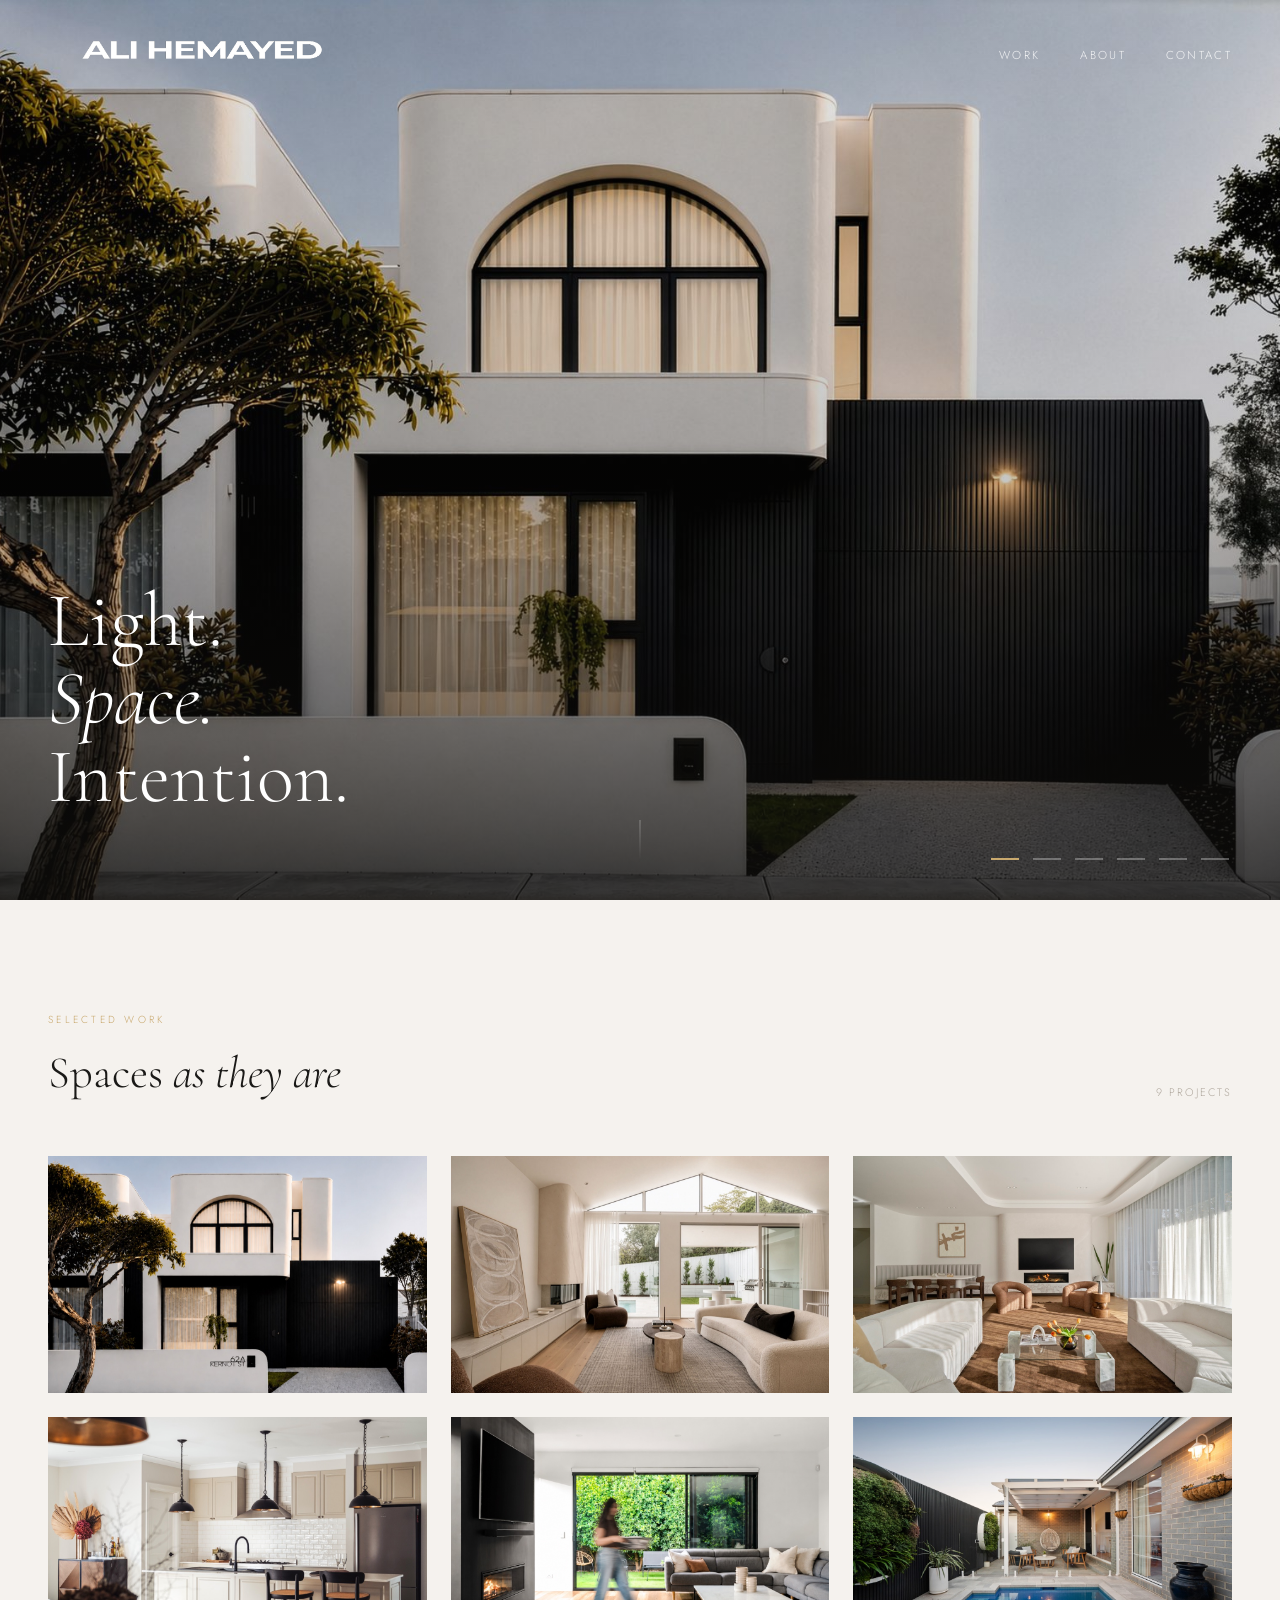
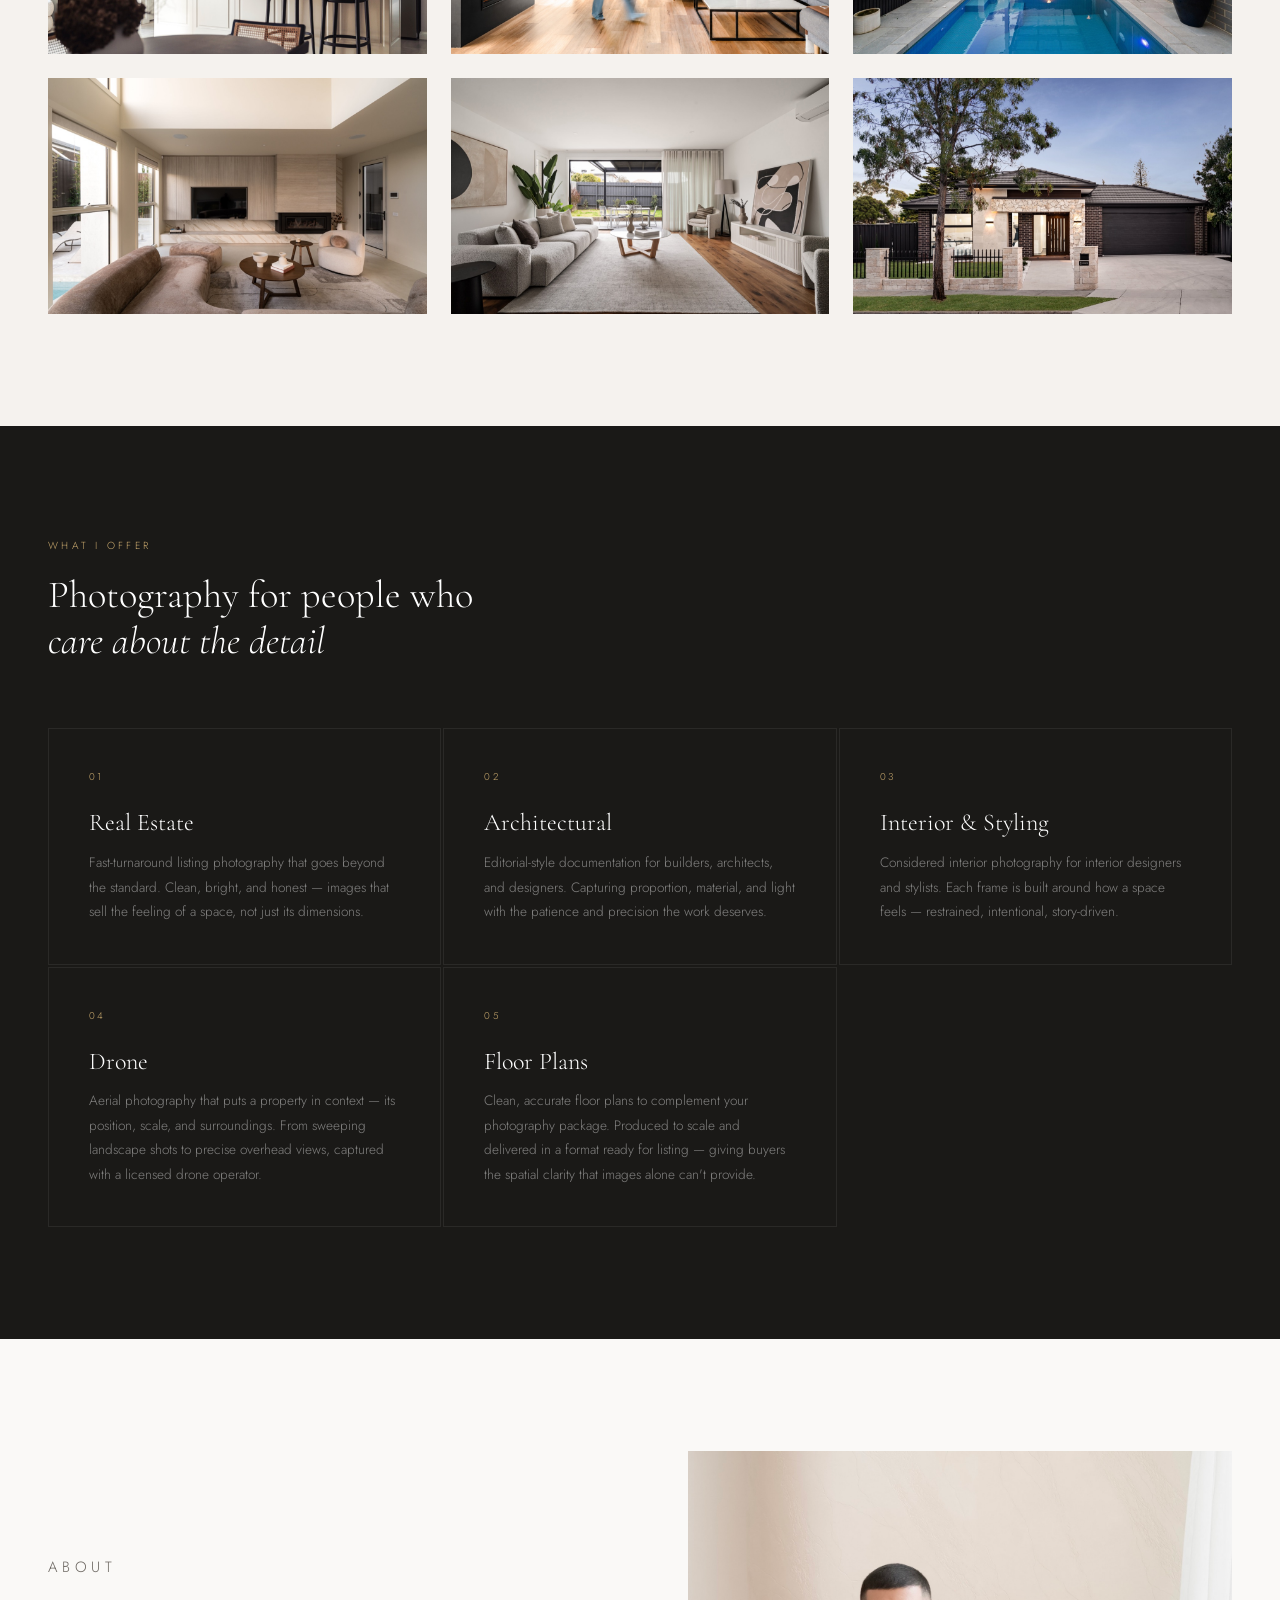
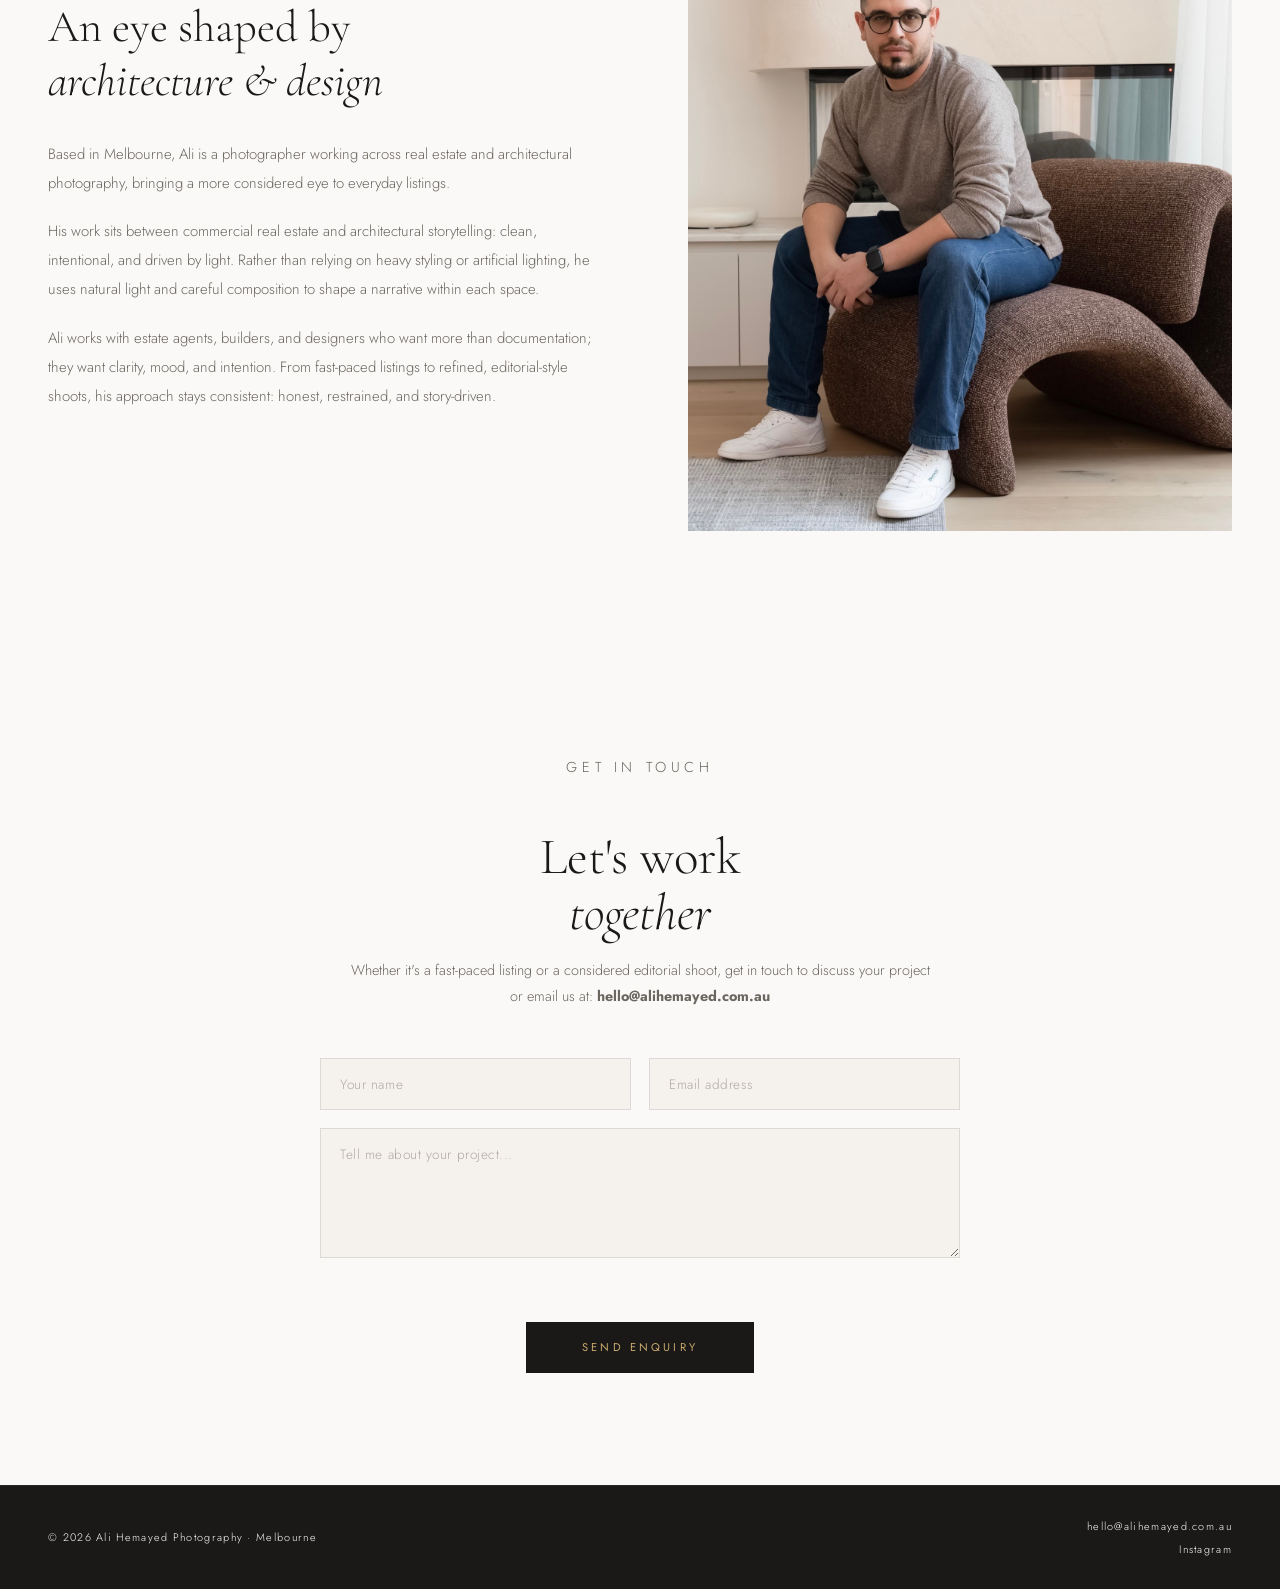
==== index.html @ 1f2eea0d "Use vent-free Callistemon grid cover" ====
<!DOCTYPE html>
<html lang="en">
<head>
<meta charset="UTF-8">
<meta name="viewport" content="width=device-width, initial-scale=1.0">
<title>Ali Hemayed Photography</title>
<link rel="preconnect" href="https://fonts.googleapis.com">
<link href="https://fonts.googleapis.com/css2?family=Cormorant+Garamond:ital,wght@0,300;0,400;1,300;1,400&family=Jost:wght@300;400;500&family=Bebas+Neue&display=swap" rel="stylesheet">
<style>
*,*::before,*::after{box-sizing:border-box;margin:0;padding:0}
:root{
  --cream:#f5f2ee;
  --warm:#faf9f7;
  --charcoal:#1a1917;
  --mid:#6b6660;
  --light:#b0a89e;
  --gold:#c9a96e;
}
html{scroll-behavior:smooth}
body{font-family:'Jost',sans-serif;font-weight:300;background:var(--warm);color:var(--charcoal);overflow-x:hidden}

/* NAV */
nav{position:fixed;top:0;left:0;right:0;z-index:100;display:flex;justify-content:space-between;align-items:center;padding:1.4rem 3rem;transition:background .4s,border .4s}
nav.scrolled{background:rgba(0,0,0,0.45);backdrop-filter:blur(8px);border-bottom:none}
.nav-logo img{height:56px;filter:invert(0);opacity:1;transition:filter .4s}  

.nav-links{display:flex;gap:2.5rem;list-style:none}
.nav-links a{font-size:.72rem;letter-spacing:.2em;text-transform:uppercase;text-decoration:none;color:rgba(255,255,255,.85);transition:color .3s}
nav.scrolled .nav-links a{color:rgba(255,255,255,0.85)}
.nav-links a:hover{color:var(--gold)}

/* HERO */
.hero{height:100vh;position:relative;overflow:hidden}
.hero-slides{position:absolute;inset:0}
.hslide{position:absolute;inset:0;opacity:0;transition:opacity 1.2s ease}
.hslide.active{opacity:1}
.hslide img{width:100%;height:100%;object-fit:cover;object-position:center}
.hero-overlay{position:absolute;inset:0;background:linear-gradient(to top,rgba(15,14,12,.75) 0%,rgba(15,14,12,.25) 40%,rgba(15,14,12,.1) 100%);z-index:1}
.hero-content{position:absolute;bottom:4rem;left:3rem;z-index:2;animation:slideUp 1.2s .4s ease both}
@keyframes slideUp{from{opacity:0;transform:translateY(28px)}to{opacity:1;transform:translateY(0)}}
.hero-eyebrow{font-size:.68rem;letter-spacing:.3em;text-transform:uppercase;color:var(--gold);margin-bottom:.8rem}
.hero-title{font-family:'Cormorant Garamond',serif;font-size:clamp(3rem,6vw,5.5rem);font-weight:300;line-height:1.02;color:#fff;margin-bottom:1.2rem}
.hero-title em{font-style:italic}
.hero-nav{position:absolute;bottom:2rem;right:3rem;z-index:2;display:flex;gap:.5rem}
.hero-dot{width:34px;height:18px;background:none;border:0;cursor:pointer;position:relative;padding:0}
.hero-dot::before{content:'';position:absolute;left:3px;right:3px;top:50%;height:2px;background:rgba(255,255,255,.3);transform:translateY(-50%);transition:background .3s}
.hero-dot.active::before{background:var(--gold)}
.scroll-hint{position:absolute;bottom:2.5rem;left:50%;transform:translateX(-50%);z-index:2;display:flex;flex-direction:column;align-items:center;gap:.4rem}
.scroll-line{width:1px;height:40px;background:linear-gradient(to bottom,rgba(255,255,255,.35),transparent);animation:sp 2s infinite}
@keyframes sp{0%,100%{opacity:.35}50%{opacity:.9}}

/* SECTIONS */
section{padding:7rem 3rem}
.section-label{font-size:.64rem;letter-spacing:.32em;text-transform:uppercase;color:var(--gold);margin-bottom:1.2rem}

/* ABOUT */
.about-wrap{display:grid;grid-template-columns:1fr 1fr;gap:6rem;align-items:center;max-width:1200px;margin:0 auto}
.about-text h2{font-family:'Cormorant Garamond',serif;font-size:clamp(2rem,3.5vw,3rem);font-weight:300;line-height:1.2;margin-bottom:2rem}
.about-text h2 em{font-style:italic}
.about-text p{font-size:.93rem;line-height:1.95;color:var(--mid);margin-bottom:1.2rem}
.about-picture{display:block}
.about-portrait{width:100%;aspect-ratio:4/5;object-fit:cover;object-position:top;display:block}

/* PORTFOLIO */
.portfolio-section{background:var(--cream);padding:7rem 3rem}
.portfolio-header{max-width:1320px;margin:0 auto 3.5rem;display:flex;justify-content:space-between;align-items:flex-end;flex-wrap:wrap;gap:1rem}
.portfolio-header h2{font-family:'Cormorant Garamond',serif;font-size:clamp(2rem,3.5vw,3rem);font-weight:300}
.portfolio-header h2 em{font-style:italic}
.proj-count{font-size:.68rem;letter-spacing:.18em;color:var(--light);text-transform:uppercase}

/* PROJECT GRID */
.proj-grid{max-width:1320px;margin:0 auto;display:grid;grid-template-columns:repeat(3,1fr);gap:1.5rem}


.project-card{position:relative;overflow:hidden;background:none;cursor:pointer}
.proj-overlay{position:absolute;inset:0;display:flex;align-items:center;justify-content:center;z-index:5;background:rgba(0,0,0,0);transition:background .4s ease}
.proj-overlay-title{font-family:'Jost',sans-serif;font-size:clamp(1.2rem,2vw,1.7rem);font-weight:500;letter-spacing:.12em;text-transform:uppercase;color:rgba(255,255,255,0);transition:color .4s ease}
.project-card:hover .proj-overlay{background:rgba(0,0,0,0.45)}
.project-card:hover .proj-overlay-title{color:#fff}

.project-card:hover .ptitle{color:var(--gold)}

.pslider{position:relative;width:100%;aspect-ratio:16/10;overflow:hidden}
.ps{position:absolute;inset:0;opacity:0;transition:opacity .7s ease}
.ps.active{opacity:1}
.ps img{width:100%;height:100%;object-fit:cover;display:block;transition:transform .6s ease}
.project-card:hover .ps.active img{transform:scale(1.03)}

.pnav{position:absolute;top:50%;transform:translateY(-50%);z-index:10;background:rgba(0,0,0,.45);color:#fff;border:none;width:36px;height:36px;cursor:pointer;font-size:1rem;display:flex;align-items:center;justify-content:center;opacity:0;transition:opacity .3s}
.project-card:hover .pnav{opacity:1}
.pprev{left:.6rem}
.pnext{right:.6rem}

.pdots{position:absolute;bottom:.6rem;left:50%;transform:translateX(-50%);display:flex;gap:.35rem;z-index:10}
.dot{width:5px;height:5px;border-radius:50%;background:rgba(255,255,255,.4);cursor:pointer;transition:background .3s}
.dot.active{background:#fff}

.pinfo{padding:.6rem 0 0}
.ploc{font-size:.62rem;letter-spacing:.22em;text-transform:uppercase;color:var(--light)}
.ptitle{font-family:'Cormorant Garamond',serif;font-size:1.4rem;font-weight:300;color:var(--charcoal);margin-top:.3rem;transition:color .3s}

/* SERVICES */
.services-section{background:var(--charcoal);padding:7rem 3rem}
.services-inner{max-width:1200px;margin:0 auto}
.services-inner h2{font-family:'Cormorant Garamond',serif;font-size:clamp(2rem,3vw,2.8rem);font-weight:300;color:#fff;margin-bottom:4rem}
.services-inner h2 em{font-style:italic}
.services-grid{display:grid;grid-template-columns:repeat(3,1fr);gap:2px} @media(min-width:901px){.services-grid{grid-template-columns:repeat(3,1fr)}} .service-card:nth-child(4){grid-column:1/span 1} .service-card:nth-child(5){grid-column:2/span 1}
.service-card{padding:2.5rem;border:1px solid rgba(255,255,255,.07);transition:border-color .3s,background .3s}
.service-card:hover{background:rgba(255,255,255,.04);border-color:rgba(201,169,110,.25)}
.service-num{font-size:.62rem;letter-spacing:.24em;color:var(--gold);margin-bottom:1.5rem}
.service-title{font-family:'Cormorant Garamond',serif;font-size:1.5rem;font-weight:300;color:#fff;margin-bottom:.8rem}
.service-desc{font-size:.85rem;line-height:1.8;color:rgba(255,255,255,.45)}

/* CONTACT */
.contact-section{padding:7rem 3rem}
.contact-inner{max-width:640px;margin:0 auto;text-align:center}
.contact-inner h2{font-family:'Cormorant Garamond',serif;font-size:clamp(2.2rem,4vw,3.8rem);font-weight:300;line-height:1.1;margin-bottom:1rem}
.contact-inner h2 em{font-style:italic}
.contact-inner>p{color:var(--mid);font-size:.9rem;line-height:1.8;margin-bottom:3rem}
.contact-form{display:flex;flex-direction:column;gap:1.1rem;text-align:left}
.form-row{display:grid;grid-template-columns:1fr 1fr;gap:1.1rem}
.contact-form input,.contact-form textarea{
  width:100%;background:var(--cream);border:1px solid rgba(0,0,0,.1);
  color:var(--charcoal);padding:.95rem 1.2rem;
  font-family:'Jost',sans-serif;font-size:.85rem;font-weight:300;letter-spacing:.04em;
  outline:none;transition:border-color .3s
}
.contact-form input::placeholder,.contact-form textarea::placeholder{color:var(--light)}
.contact-form input:focus,.contact-form textarea:focus{border-color:var(--gold)}
.contact-form textarea{resize:vertical;min-height:130px}
.form-status{min-height:1.4rem;text-align:center;font-size:.78rem;line-height:1.6;color:var(--mid)}
.btn-submit{margin-top:.4rem;background:var(--charcoal);border:none;color:var(--gold);padding:1.1rem 3.5rem;font-family:'Jost',sans-serif;font-size:.7rem;font-weight:400;letter-spacing:.28em;text-transform:uppercase;cursor:pointer;align-self:center;transition:background .3s,color .3s}
.btn-submit:hover,.btn-submit:disabled{background:var(--gold);color:var(--charcoal)}
.btn-submit:disabled{cursor:not-allowed;opacity:.65}

/* FOOTER */
footer{background:var(--charcoal);border-top:1px solid rgba(255,255,255,.06);padding:2rem 3rem;display:flex;justify-content:space-between;align-items:center}
footer p{font-size:.68rem;letter-spacing:.12em;color:#fff}
.footer-links{display:flex;flex-direction:column;gap:.45rem;align-items:flex-end}
footer a{font-size:.68rem;letter-spacing:.12em;color:#fff;text-decoration:none;transition:color .3s}
footer a:hover{color:var(--gold)}

/* LIGHTBOX */
.lightbox{display:none;position:fixed;inset:0;z-index:999;background:rgba(8,7,6,.97);justify-content:center;align-items:center;cursor:zoom-out}
.lightbox.open{display:flex}
.lightbox img{max-width:92vw;max-height:92vh;object-fit:contain;animation:lbIn .25s ease}
@keyframes lbIn{from{opacity:0;transform:scale(.96)}to{opacity:1;transform:scale(1)}}
.lb-close{position:fixed;top:1.5rem;right:2rem;color:rgba(255,255,255,.5);font-size:2rem;cursor:pointer;line-height:1;transition:color .2s;z-index:1000}
.lb-close:hover{color:#fff}
.lb-nav{position:fixed;top:50%;transform:translateY(-50%);font-size:2rem;color:rgba(255,255,255,.4);cursor:pointer;padding:1rem;transition:color .2s;user-select:none;z-index:1000}
.lb-nav:hover{color:#fff}
#lb-prev{left:1rem}
#lb-next{right:1rem}

/* MOBILE */
@media(max-width:900px){
  nav{padding:1rem 1.25rem}
  .nav-logo img{height:34px}
  .nav-links{display:flex;gap:1rem;align-items:center}
  .nav-links a{font-size:.58rem;letter-spacing:.14em}
  .hero{min-height:100svh;height:auto;overflow:visible;touch-action:pan-y}
  .hero-content{left:1.25rem;right:1.25rem;bottom:7rem;text-shadow:0 2px 18px rgba(0,0,0,.35);animation:none}
  .hero-eyebrow{font-size:.58rem;letter-spacing:.16em;line-height:1.7;max-width:17rem;color:rgba(201,169,110,.9)}
  .hero-title{font-size:clamp(2.75rem,15vw,4.2rem);line-height:.98;margin-bottom:0}
  .hero-nav{left:1.1rem;right:auto;bottom:2rem;gap:.35rem}
  .hero-dot{width:42px;height:24px}
  .scroll-hint{display:none}
  .hero-slides,.hero-overlay{pointer-events:none}
  section,.portfolio-section,.services-section,.contact-section{padding:4.5rem 1.25rem}
  .section-label{font-size:.58rem;letter-spacing:.24em}
  .about-wrap{grid-template-columns:1fr;gap:2.4rem}
  .about-portrait{aspect-ratio:4/3}
  .about-text p{font-size:.92rem;line-height:1.85}
  .portfolio-header{margin-bottom:2rem;align-items:flex-start}
  .proj-count{width:100%;font-size:.62rem}
  .proj-grid{grid-template-columns:1fr 1fr;gap:1rem}
  .pslider{aspect-ratio:4/3}
  .proj-overlay{align-items:flex-end;justify-content:flex-start;background:linear-gradient(to top,rgba(0,0,0,.48),rgba(0,0,0,0) 58%)}
  .proj-overlay-title{font-size:1.35rem;color:rgba(255,255,255,.9);padding:0 0 .85rem .85rem}
  .pnav{opacity:1;width:42px;height:42px;background:rgba(0,0,0,.34)}
  .pdots{bottom:.75rem}
  .dot{width:7px;height:7px}
  .services-inner h2{margin-bottom:2.4rem}
  .services-grid{grid-template-columns:1fr;gap:0}
  .service-card:nth-child(4),.service-card:nth-child(5){grid-column:auto}
  .service-card{padding:2rem 1.5rem}
  .form-row{grid-template-columns:1fr}
  .btn-submit{width:100%;padding:1rem 1.25rem;letter-spacing:.2em}
  footer{padding:2rem 1.25rem;flex-direction:column;gap:.6rem;text-align:center}
  .footer-links{align-items:center}
}
@media(max-width:640px){
  .hero{min-height:100svh}
  .proj-grid{grid-template-columns:1fr;gap:1.25rem}
  .pslider{aspect-ratio:3/2}
  .portfolio-header h2,.services-inner h2,.contact-inner h2{font-size:clamp(2.15rem,12vw,3.2rem)}
  .contact-inner{text-align:left}
  .contact-inner>p{margin-bottom:2rem}
}
@media(max-width:420px){
  nav{padding:.85rem 1rem}
  .nav-logo img{height:26px}
  .nav-links{gap:.5rem}
  .nav-links a{font-size:.5rem;letter-spacing:.08em}
  .hero-content{left:1rem;right:1rem;bottom:6.4rem}
  .hero-title{font-size:clamp(2.65rem,15vw,3.9rem)}
  .hero-nav{left:.85rem;bottom:1.8rem}
  .hero-dot{width:38px}
  section,.portfolio-section,.services-section,.contact-section{padding:3.75rem 1rem}
  .service-card{padding:1.65rem 1.25rem}
  .contact-form input,.contact-form textarea{padding:.9rem 1rem;font-size:16px}
}

/* PROJECT VIEWER */
.project-viewer{position:fixed;inset:0;z-index:200;background:var(--cream);opacity:0;pointer-events:none;overflow-y:auto;transition:opacity .5s ease}
.project-viewer.open{opacity:1;pointer-events:all}
.viewer-hero{display:grid;grid-template-columns:minmax(0,1fr) minmax(0,2fr);width:100%;height:100vh;height:100svh;overflow:hidden}
.viewer-header{min-width:0;min-height:0;display:flex;flex-direction:column;justify-content:center;align-items:flex-start;gap:1.6rem;padding:5rem clamp(1.1rem,2.5vw,4rem)}
.viewer-title{max-width:100%;font-family:'Bebas Neue',sans-serif;font-size:clamp(2.5rem,3.8vw,5.5rem);font-weight:400;line-height:1;letter-spacing:.025em;text-transform:uppercase;color:var(--charcoal);overflow-wrap:anywhere}
.viewer-hero-image{display:block;min-width:0;min-height:0;width:100%;height:100%;object-fit:cover;object-position:center}
.viewer-description{max-width:42rem;font-size:clamp(.95rem,1.2vw,1.08rem);font-weight:300;line-height:1.8;color:var(--mid)}
.viewer-home{position:fixed;top:1.4rem;left:2rem;z-index:203;display:grid;place-items:center;width:44px;height:44px;padding:0;border:0;border-radius:50%;background:rgba(245,242,238,.85);color:var(--mid);cursor:pointer;transition:color .2s}
.viewer-home:hover{color:var(--charcoal)}
.viewer-home svg{width:22px;height:22px}
.viewer-home:focus-visible{outline:2px solid var(--charcoal);outline-offset:3px}
.viewer-track{display:flex;flex-direction:column;max-width:1700px;margin:0 auto;padding:2rem 2rem 8rem}
.viewer-slide{width:var(--board-width,62%);margin-top:var(--board-gap,2rem);align-self:var(--board-align,center);overflow:hidden;background:#171614;opacity:0;filter:blur(2px);transform:translateY(24px) scale(.992);transition:opacity 1s ease,filter 1s ease,transform 1s cubic-bezier(.22,.61,.36,1)}
.viewer-slide.portrait{width:min(var(--board-width,62%),52%);background:transparent;display:flex;justify-content:center}
.viewer-slide img{display:block;width:100%;height:auto}
.viewer-slide.portrait img{width:auto;max-width:100%;max-height:calc(100vh - 7rem);object-fit:contain}
.viewer-group{width:92%;align-self:center;display:grid;gap:1rem;margin-top:var(--board-gap,3rem);opacity:0;filter:blur(2px);transform:translateY(24px) scale(.992);transition:opacity 1s ease,filter 1s ease,transform 1s cubic-bezier(.22,.61,.36,1)}
.viewer-group.pair{grid-template-columns:repeat(2,minmax(0,1fr))}
.viewer-group.trio{grid-template-columns:repeat(3,minmax(0,1fr))}
.viewer-group .viewer-slide,.viewer-group .viewer-slide.portrait{width:100%;margin:0;align-self:stretch;background:transparent;display:flex;align-items:center;justify-content:center}
.viewer-group .viewer-slide img{width:100%;height:auto;max-height:calc(100vh - 7rem);object-fit:contain}
.viewer-slide.in-view,.viewer-group.in-view{opacity:1;filter:blur(0);transform:none}
.viewer-group.in-view .viewer-slide{opacity:1;filter:none;transform:none}
@media(prefers-reduced-motion:reduce){.viewer-slide,.viewer-group{transform:none;filter:none;transition:opacity .45s ease}}
@media(max-width:900px){
  .project-viewer{background:var(--cream)}
  .viewer-home{top:1rem;left:1.1rem}
  .viewer-title{font-size:clamp(1.8rem,4.2vw,3rem);letter-spacing:.025em}
  .viewer-track{display:block;padding:0 0 1rem}
  .viewer-slide,.viewer-slide.portrait{width:100%;margin:.35rem 0 0}
  .viewer-group,.viewer-group.pair{width:100%;display:block;margin:.35rem 0 0}
  .viewer-group.trio{width:100%;display:grid;grid-template-columns:repeat(3,minmax(0,1fr));gap:.35rem;margin:.35rem 0 0}
  .viewer-group .viewer-slide{margin:.35rem 0 0}
}
@media(max-width:600px){
  .viewer-hero{display:flex;flex-direction:column;height:auto;overflow:visible}
  .project-viewer .viewer-header{padding:5.5rem 1.1rem 2rem;gap:1rem}
  .viewer-hero-image{height:auto;max-height:75svh;object-fit:contain}
  .viewer-title{font-size:clamp(2.5rem,10vw,5rem)}
}
</style>
</head>
<body>

<!-- NAV -->
<nav id="nav">
<a href="#" class="nav-logo"><img decoding="async" src="assets/site/image-001-aa40d132abb4.png" alt="Ali Hemayed Photography" class=""></a>
  <ul class="nav-links">
    <li><a href="#work">Work</a></li>
    <li><a href="#about">About</a></li>
    <li><a href="#contact">Contact</a></li>
  </ul>
</nav>

<!-- HERO -->
<section class="hero" id="home">
  <div class="hero-slides" id="heroSlides">
    <div class="hslide active"><img decoding="async" fetchpriority="high" src="assets/site/image-002-8f45ffd85f51.jpg" alt="Kernot architectural exterior"></div>
    <div class="hslide"><img decoding="async" src="assets/site/image-003-31f87cf20729.jpg" alt="Railway living room"></div>
    <div class="hslide"><img decoding="async" src="assets/site/image-004-32b5b93278ac.jpg" alt="Hero carousel replacement"></div>
    <div class="hslide"><img decoding="async" src="assets/site/trident-kitchen-hero.jpg" alt="Trident kitchen with a sculptural marble island and pale timber cabinetry"></div>
    <div class="hslide"><img decoding="async" src="assets/site/trident-living-hero.jpg" alt="Trident double-height living room with sculptural furniture and a stone fireplace"></div>
    <div class="hslide"><img decoding="async" src="assets/site/image-007-d64fe27a0c48.jpg" alt="Bathroom with marble vanity and fluted glass shower"></div>
  </div>
  <div class="hero-overlay"></div>
  <div class="hero-content">
    <h1 class="hero-title">Light.<br><em>Space.</em><br>Intention.</h1>
  </div>
  <div class="hero-nav" id="heroDots">
    <button type="button" class="hero-dot active" aria-label="Show hero image 1"></button>
    <button type="button" class="hero-dot" aria-label="Show hero image 2"></button>
    <button type="button" class="hero-dot" aria-label="Show hero image 3"></button>
    <button type="button" class="hero-dot" aria-label="Show hero image 4"></button>
    <button type="button" class="hero-dot" aria-label="Show hero image 5"></button>
    <button type="button" class="hero-dot" aria-label="Show hero image 6"></button>
  </div>
  <div class="scroll-hint">
    <div class="scroll-line"></div>
  </div>
</section>

<!-- ABOUT -->
<!-- PORTFOLIO -->
<section class="portfolio-section" id="work">
  <div class="portfolio-header">
    <div>
      <p class="section-label">Selected Work</p>
      <h2>Spaces <em>as they are</em></h2>
    </div>
    <span class="proj-count">9 Projects</span>
  </div>
  <div class="proj-grid">
<template aria-hidden="true">
<div class="project-card" data-project="Kernot">
  <div class="pslider">
    <div class="ps active"><img decoding="async" src="assets/site/image-002-8f45ffd85f51.jpg" alt="Kernot" loading="lazy"></div>
    <div class="ps"><img decoding="async" src="assets/site/image-008-29997cf4fc9f.jpg" alt="Kernot" loading="lazy"></div>
    <div class="ps"><img decoding="async" src="assets/site/image-009-f24718f71e2d.jpg" alt="Kernot" loading="lazy"></div>
    <div class="ps"><img decoding="async" src="assets/site/image-010-5a3a19976c02.jpg" alt="Kernot" loading="lazy"></div>
    <div class="ps"><img decoding="async" src="assets/site/image-011-1e776160ba50.jpg" alt="Kernot" loading="lazy"></div>
    <div class="ps"><img decoding="async" src="assets/site/image-012-57d884833c0c.jpg" alt="Kernot" loading="lazy"></div>
  </div>
  <div class="proj-overlay"><span class="proj-overlay-title">Kernot</span></div>
</div>

<div class="project-card" data-project="Railway">
  <div class="pslider">
    <div class="ps active"><img decoding="async" src="assets/site/image-013-b2a52559f53f.jpg" alt="Railway" loading="lazy"></div>
    <div class="ps "><img decoding="async" src="assets/site/image-003-31f87cf20729.jpg" alt="Railway" loading="lazy"></div>
    <div class="ps "><img decoding="async" src="assets/site/image-014-b8a97a9528b9.jpg" alt="Railway" loading="lazy"></div>
    <div class="ps "><img decoding="async" src="assets/site/image-015-01223761d6d7.jpg" alt="Railway" loading="lazy"></div>
    <div class="ps"><img decoding="async" src="assets/site/image-016-edbdb05ec6b9.jpg" alt="Railway" loading="lazy"></div>
  </div>
  <div class="proj-overlay"><span class="proj-overlay-title">Railway</span></div>
</div>

<div class="project-card" data-project="Kendall">
  <div class="pslider">
    <div class="ps active"><img decoding="async" src="assets/site/new-residence-01-front.jpg" alt="Kendall front exterior" loading="lazy"></div>
    <div class="ps"><img decoding="async" src="assets/site/new-residence-02-kitchen.jpg" alt="Kendall kitchen" loading="lazy"></div>
    <div class="ps"><img decoding="async" src="assets/site/new-residence-03-living.jpg" alt="Kendall living room" loading="lazy"></div>
    <div class="ps"><img decoding="async" src="assets/site/new-residence-04-living.jpg" alt="Kendall lounge" loading="lazy"></div>
    <div class="ps"><img decoding="async" src="assets/site/new-residence-05-outdoor.jpg" alt="Kendall outdoor area" loading="lazy"></div>
    <div class="ps"><img decoding="async" src="assets/site/new-residence-06-overall.jpg" alt="Kendall overall interior" loading="lazy"></div>
    <div class="ps"><img decoding="async" src="assets/site/new-residence-07-rear.jpg" alt="Kendall rear exterior" loading="lazy"></div>
  </div>
  <div class="proj-overlay"><span class="proj-overlay-title">Kendall</span></div>
</div>

<div class="project-card" data-project="Hick">
  <div class="pslider">
    <div class="ps active"><img decoding="async" src="assets/site/image-017-b18565fdac86.jpg" alt="Hick" loading="lazy"></div>
    <div class="ps "><img decoding="async" src="assets/site/image-018-4fa62b7bb7b2.jpg" alt="Hick" loading="lazy"></div>
    <div class="ps "><img decoding="async" src="assets/site/image-020-99608b1a3732.jpg" alt="Hick" loading="lazy"></div>
    <div class="ps "><img decoding="async" src="assets/site/image-021-e578ff0d37cf.jpg" alt="Hick" loading="lazy"></div>
    <div class="ps "><img decoding="async" src="assets/site/image-022-1e49f455b223.jpg" alt="Hick" loading="lazy"></div>
  </div>
  <div class="proj-overlay"><span class="proj-overlay-title">Hick</span></div>
</div>

<div class="project-card" data-project="Cecil">
  <div class="pslider">
    <div class="ps active"><img decoding="async" src="assets/site/image-028-e71c97b4af7b.jpg" alt="Cecil artwork dining room" loading="lazy"></div>
    <div class="ps"><img decoding="async" src="assets/site/image-029-d6a9770a8fa1.jpg" alt="Cecil" loading="lazy"></div>
    <div class="ps"><img decoding="async" src="assets/site/image-030-7c26b4b3ff5f.jpg" alt="Cecil" loading="lazy"></div>
    <div class="ps"><img decoding="async" src="assets/site/image-031-f57149feca27.jpg" alt="Cecil" loading="lazy"></div>
    <div class="ps"><img decoding="async" src="assets/site/image-032-7f1a9984014e.jpg" alt="Cecil outdoor kitchen" loading="lazy"></div>
  </div>
  <div class="proj-overlay"><span class="proj-overlay-title">Cecil</span></div>
</div>

<div class="project-card" data-project="Douglas">
  <div class="pslider">
    <div class="ps active"><img decoding="async" src="assets/site/image-023-ab46a84ec391.jpg" alt="Douglas" loading="lazy"></div>
    <div class="ps "><img decoding="async" src="assets/site/image-024-87d39c6a1c07.jpg" alt="Douglas" loading="lazy"></div>
    <div class="ps "><img decoding="async" src="assets/site/image-025-f397a0858cb6.jpg" alt="Douglas" loading="lazy"></div>
    <div class="ps "><img decoding="async" src="assets/site/image-026-53e345472d5a.jpg" alt="Douglas" loading="lazy"></div>
    <div class="ps "><img decoding="async" src="assets/site/image-027-3a168933e974.jpg" alt="Douglas" loading="lazy"></div>
  </div>
  <div class="proj-overlay"><span class="proj-overlay-title">Douglas</span></div>
</div>

<div class="project-card" data-project="Yarra">
  <div class="pslider">
    <div class="ps active"><img decoding="async" src="assets/site/image-033-e6b447f7c7cb.jpg" alt="Yarra" loading="lazy"></div>
    <div class="ps "><img decoding="async" src="assets/site/image-034-5f5b264dee45.jpg" alt="Yarra" loading="lazy"></div>
    <div class="ps "><img decoding="async" src="assets/site/image-035-354ebcff8924.jpg" alt="Yarra" loading="lazy"></div>
    <div class="ps "><img decoding="async" src="assets/site/image-036-9e15981549e5.jpg" alt="Yarra" loading="lazy"></div>
      <div class="ps"><img decoding="async" src="assets/site/image-037-bd07a1d84606.jpg" alt="Yarra bedroom" loading="lazy"></div>
    <div class="ps"><img decoding="async" src="assets/site/image-038-ce7f6a0e9bd9.jpg" alt="Yarra bedroom 2" loading="lazy"></div>
  </div>
  <div class="proj-overlay"><span class="proj-overlay-title">Yarra</span></div>
</div>

<div class="project-card" data-project="Kirribilli">
  <div class="pslider">
    <div class="ps active"><img decoding="async" src="assets/site/image-050-7a9add7885d5.jpg" alt="Kirribilli studio pavilion" loading="lazy"></div>
    <div class="ps"><img decoding="async" src="assets/site/image-051-11c07fda73b5.jpg" alt="Kirribilli bedroom" loading="lazy"></div>
    <div class="ps"><img decoding="async" src="assets/site/image-052-e0407b98717b.jpg" alt="Kirribilli exposed brick kitchen" loading="lazy"></div>
    <div class="ps"><img decoding="async" src="assets/site/image-053-40c9dfe35e5d.jpg" alt="Kirribilli outdoor fireplace" loading="lazy"></div>
    <div class="ps"><img decoding="async" src="assets/site/image-054-ff4d1ee3dd64.jpg" alt="Kirribilli mountain view" loading="lazy"></div>
    <div class="ps"><img decoding="async" src="assets/site/image-055-e39a20625da1.jpg" alt="Kirribilli" loading="lazy"></div>
  </div>
  <div class="proj-overlay"><span class="proj-overlay-title">Kirribilli</span></div>
</div>

<div class="project-card" data-project="Hakea">
  <div class="pslider">
    <div class="ps active"><img decoding="async" src="assets/site/image-039-ea2d996240f5.jpg" alt="Hakea" loading="lazy"></div>
    <div class="ps "><img decoding="async" src="assets/site/image-040-f5b08d4fcd57.jpg" alt="Hakea" loading="lazy"></div>
    <div class="ps "><img decoding="async" src="assets/site/image-041-f3cf279429b4.jpg" alt="Hakea" loading="lazy"></div>
    <div class="ps "><img decoding="async" src="assets/site/image-042-afcf57d34f46.jpg" alt="Hakea" loading="lazy"></div>
    <div class="ps "><img decoding="async" src="assets/site/image-043-254aeb18f3e3.jpg" alt="Hakea" loading="lazy"></div>
    <div class="ps "><img decoding="async" src="assets/site/image-044-3eb939be9ffe.jpg" alt="Hakea" loading="lazy"></div>
  </div>
  <div class="proj-overlay"><span class="proj-overlay-title">Hakea</span></div>
</div>

<div class="project-card" data-project="Harrington">
  <div class="pslider">
    <div class="ps active"><img decoding="async" src="Harrington/1.jpg" alt="Harrington" loading="lazy"></div>
    <div class="ps"><img decoding="async" src="Harrington/1c.jpg" alt="Harrington" loading="lazy"></div>
    <div class="ps"><img decoding="async" src="Harrington/2.jpg" alt="Harrington" loading="lazy"></div>
    <div class="ps"><img decoding="async" src="Harrington/3.jpg" alt="Harrington" loading="lazy"></div>
    <div class="ps"><img decoding="async" src="Harrington/4.jpg" alt="Harrington" loading="lazy"></div>
    <div class="ps"><img decoding="async" src="Harrington/5.jpg" alt="Harrington" loading="lazy"></div>
    <div class="ps"><img decoding="async" src="Harrington/6.jpg" alt="Harrington" loading="lazy"></div>
  </div>
  <div class="proj-overlay"><span class="proj-overlay-title">Harrington</span></div>
</div>

</template>
</div>
</section>

<!-- SERVICES -->
<section class="services-section">
  <div class="services-inner">
    <p class="section-label">What I Offer</p>
    <h2>Photography for people who<br><em>care about the detail</em></h2>
    <div class="services-grid">
      <div class="service-card">
        <p class="service-num">01</p>
        <h3 class="service-title">Real Estate</h3>
        <p class="service-desc">Fast-turnaround listing photography that goes beyond the standard. Clean, bright, and honest — images that sell the feeling of a space, not just its dimensions.</p>
      </div>
      <div class="service-card">
        <p class="service-num">02</p>
        <h3 class="service-title">Architectural</h3>
        <p class="service-desc">Editorial-style documentation for builders, architects, and designers. Capturing proportion, material, and light with the patience and precision the work deserves.</p>
      </div>
      <div class="service-card">
        <p class="service-num">03</p>
        <h3 class="service-title">Interior &amp; Styling</h3>
        <p class="service-desc">Considered interior photography for interior designers and stylists. Each frame is built around how a space feels — restrained, intentional, story-driven.</p>
      </div>
      <div class="service-card">
        <p class="service-num">04</p>
        <h3 class="service-title">Drone</h3>
        <p class="service-desc">Aerial photography that puts a property in context — its position, scale, and surroundings. From sweeping landscape shots to precise overhead views, captured with a licensed drone operator.</p>
      </div>
      <div class="service-card">
        <p class="service-num">05</p>
        <h3 class="service-title">Floor Plans</h3>
        <p class="service-desc">Clean, accurate floor plans to complement your photography package. Produced to scale and delivered in a format ready for listing — giving buyers the spatial clarity that images alone can't provide.</p>
      </div>
    </div>
  </div>
</section>

<!-- CONTACT -->
<section id="about">
  <div class="about-wrap">
    <div class="about-text">
      <p class="section-label">About</p>
      <h2>An eye shaped by<br><em>architecture &amp; design</em></h2>
      <p>Based in Melbourne, Ali is a photographer working across real estate and architectural photography, bringing a more considered eye to everyday listings.</p>
      <p>His work sits between commercial real estate and architectural storytelling: clean, intentional, and driven by light. Rather than relying on heavy styling or artificial lighting, he uses natural light and careful composition to shape a narrative within each space.</p>
      <p>Ali works with estate agents, builders, and designers who want more than documentation; they want clarity, mood, and intention. From fast-paced listings to refined, editorial-style shoots, his approach stays consistent: honest, restrained, and story-driven.</p>
    </div>
    <picture class="about-picture">
      <source media="(min-width: 901px)" srcset="assets/site/desktop-about-portrait.jpg">
      <img decoding="async" class="about-portrait" src="assets/site/image-056-6acb35ddb134.jpg" alt="Ali Hemayed — photographer" loading="lazy">
    </picture>
  </div>
</section>

<section class="contact-section" id="contact">
  <div class="contact-inner">
    <p class="section-label">Get in Touch</p>
    <h2>Let's work<br><em>together</em></h2>
    <p>Whether it's a fast-paced listing or a considered editorial shoot, get in touch to discuss your project<br>or email us at: <strong>hello@alihemayed.com.au</strong></p>
    <form class="contact-form" id="contact-form" name="contact" method="POST" action="/.netlify/functions/contact">
      <p hidden>
        <label>Don't fill this out if you're human: <input name="bot-field"></label>
      </p>
      <div class="form-row">
        <input type="text" name="name" placeholder="Your name" required>
        <input type="email" name="email" placeholder="Email address" required>
      </div>
      <textarea name="message" placeholder="Tell me about your project..." required></textarea>
      <p class="form-status" id="form-status" aria-live="polite"></p>
      <button type="submit" class="btn-submit">Send Enquiry</button>
    </form>
  </div>
</section>

<footer>
  <p>© 2026 Ali Hemayed Photography · Melbourne</p>
  <div class="footer-links">
    <a href="mailto:hello@alihemayed.com.au">hello@alihemayed.com.au</a>
    <a href="https://www.instagram.com/alih.photo/" target="_blank" rel="noopener">Instagram</a>
  </div>
</footer>

<!-- PROJECT VIEWER -->
<div class="project-viewer" id="project-viewer">
  <div class="viewer-hero">
    <div class="viewer-header">
      <h2 class="viewer-title" id="viewer-title"></h2>
      <p class="viewer-description" id="viewer-description"></p>
    </div>
    <img class="viewer-hero-image" id="viewer-hero-image" alt="" decoding="async" fetchpriority="high">
  </div>
  <div class="viewer-track" id="viewer-track"></div>
  <button class="viewer-home" id="viewer-home" type="button" aria-label="Back to home" title="Back to home"><svg viewBox="0 0 24 24" fill="none" stroke="currentColor" stroke-width="1.25" stroke-linecap="round" stroke-linejoin="round" aria-hidden="true"><path d="M19 12H5m6-6-6 6 6 6"/></svg></button>
</div>

<script src="spaces-grid-projects.js"></script>
<script>
// Nav scroll
const nav = document.getElementById('nav');
window.addEventListener('scroll', () => nav.classList.toggle('scrolled', window.scrollY > 80));

// Contact form
const contactForm = document.getElementById('contact-form');
const formStatus = document.getElementById('form-status');
if(contactForm) {
  contactForm.addEventListener('submit', async e => {
    e.preventDefault();
    const data = new FormData(contactForm);
    const name = String(data.get('name') || '').trim();
    const email = String(data.get('email') || '').trim();
    const message = String(data.get('message') || '').trim();
    const submitButton = contactForm.querySelector('button[type="submit"]');

    if(!name || !email || !message) {
      formStatus.textContent = 'Please complete all fields before sending.';
      return;
    }

    formStatus.textContent = 'Sending your enquiry...';
    if(submitButton) submitButton.disabled = true;

    try {
      const response = await fetch(contactForm.action, {
        method: 'POST',
        headers: { 'Content-Type': 'application/json' },
        body: JSON.stringify({
          name,
          email,
          message,
          botField: String(data.get('bot-field') || '')
        })
      });
      const result = await response.json();

      if(!response.ok || !result.success) {
        throw new Error(result.error || 'Form submission failed');
      }

      contactForm.reset();
      window.location.href = '/success.html';
    } catch(error) {
      formStatus.textContent = 'Sorry, your enquiry could not be sent. Please email hello@alihemayed.com.au.';
    } finally {
      if(submitButton) submitButton.disabled = false;
    }
  });
}

// Hero slideshow
const hSlides = document.querySelectorAll('.hslide');
const hDots = document.querySelectorAll('.hero-dot');
let hCurrent = 0, hTimer;
function goHero(n) {
  hSlides[hCurrent].classList.remove('active');
  hDots[hCurrent].classList.remove('active');
  hCurrent = (n + hSlides.length) % hSlides.length;
  hSlides[hCurrent].classList.add('active');
  hDots[hCurrent].classList.add('active');
}
function startHero() { hTimer = setInterval(() => goHero(hCurrent + 1), 5000); }
hDots.forEach((d, i) => d.addEventListener('click', () => { clearInterval(hTimer); goHero(i); startHero(); }));
startHero();

// Rebuild the portfolio from the projects in "Spaces as they are grid".
const projectGrid = document.querySelector('.proj-grid');
const projectGalleryImages = {};
if(projectGrid && window.SPACES_GRID_PROJECTS) {
  projectGrid.querySelectorAll('.project-card').forEach(card => card.remove());

  const projectCovers = {
    Angul: 'Spaces as they are grid/Angul/27_Angul_265.jpg',
        Callistemon: 'Spaces as they are grid/Callistemon/8_Callistemon_062.jpg',
    Harrington: 'Spaces as they are grid/Harrington/1_Harrington_240_1.jpg',
    Hick: 'Spaces as they are grid/Hick/11_Hick_034.jpg',
    Kendall: 'Spaces as they are grid/Kendall/2A_Kendall_015.jpg',
    Kernot: 'Spaces as they are grid/Kernot/front.jpeg',
    Signal: 'Spaces as they are grid/Signal /JPEG/34_Signal_101_1.jpg',
        Trident: 'Spaces as they are grid/Trident/16_Trident_211.jpg',
    Webster: 'Spaces as they are grid/Webster/18_Webster_116.jpg'
  };
  const projectCoverPreviews = {
    Angul: 'assets/project-covers/angul.jpg',
    Callistemon: 'assets/project-covers/callistemon-no-vents.jpg',
    Harrington: 'assets/project-covers/harrington.jpg',
    Hick: 'assets/project-covers/hick.jpg',
    Kendall: 'assets/project-covers/kendall.jpg',
    Kernot: 'assets/project-covers/kernot.jpg',
    Signal: 'assets/project-covers/signal.jpg',
    Trident: 'assets/project-covers/trident.jpg',
    Webster: 'assets/project-covers/webster-116.jpg'
  };
  const projectOrder = [
    'Kernot', 'Kendall', 'Webster',
    'Signal', 'Callistemon', 'Angul',
    'Trident', 'Hick', 'Harrington'
  ];

  projectOrder.forEach(name => {
    const images = window.SPACES_GRID_PROJECTS[name];
    if(!images) return;
    const galleryImages = images;
    const cover = projectCovers[name];
    const orderedImages = cover && galleryImages.includes(cover)
      ? [cover, ...galleryImages.filter(src => src !== cover)]
      : galleryImages;
    projectGalleryImages[name] = orderedImages;
    const card = document.createElement('div');
    card.className = 'project-card';
    card.dataset.project = name;

    const slider = document.createElement('div');
    slider.className = 'pslider';
    orderedImages.slice(0, 1).forEach(src => {
      const slide = document.createElement('div');
      slide.className = 'ps active';
      const image = document.createElement('img');
      image.decoding = 'async';
      image.src = projectCoverPreviews[name] || src;
      image.alt = name;
      image.loading = 'lazy';
      slide.appendChild(image);
      slider.appendChild(slide);
    });

    const overlay = document.createElement('div');
    overlay.className = 'proj-overlay';
    const title = document.createElement('span');
    title.className = 'proj-overlay-title';
    title.textContent = name;
    overlay.appendChild(title);

    card.append(slider, overlay);
    projectGrid.appendChild(card);
  });
}

// Project sliders
document.querySelectorAll('.project-card').forEach(card => {
  const slides = card.querySelectorAll('.ps');
  const dots = card.querySelectorAll('.dot');
  const allImgs = Array.from(slides).map(s => s.querySelector('img'));
  let cur = 0;
  let slideRequest = 0;

  function whenImageReady(img) {
    if(!img) return Promise.resolve();
    if(img.complete && img.naturalWidth) return Promise.resolve();
    return new Promise(resolve => {
      const done = () => resolve();
      const timer = setTimeout(done, 1200);
      img.addEventListener('load', () => { clearTimeout(timer); done(); }, { once:true });
      img.addEventListener('error', () => { clearTimeout(timer); done(); }, { once:true });
    });
  }

  function goSlide(n) {
    const next = (n + slides.length) % slides.length;
    const nextImg = slides[next].querySelector('img');
    const request = ++slideRequest;
    whenImageReady(nextImg).then(() => {
      if(request !== slideRequest) return;
      slides[cur].classList.remove('active');
      if(dots[cur]) dots[cur].classList.remove('active');
      cur = next;
      slides[cur].classList.add('active');
      if(dots[cur]) dots[cur].classList.add('active');
    });
  }

  const prev = card.querySelector('.pprev');
  const next = card.querySelector('.pnext');
  if(prev) prev.addEventListener('click', e => { e.stopPropagation(); goSlide(cur - 1); });
  if(next) next.addEventListener('click', e => { e.stopPropagation(); goSlide(cur + 1); });
  dots.forEach((d, i) => d.addEventListener('click', e => { e.stopPropagation(); goSlide(i); }));

  // Project cards open the full project viewer below.
  allImgs.forEach((img, i) => {
    img.style.cursor = 'pointer';
  });
});

// Project viewer — image gallery board
const viewer = document.getElementById('project-viewer');
const viewerTitle = document.getElementById('viewer-title');
const viewerDescription = document.getElementById('viewer-description');
const viewerHeroImage = document.getElementById('viewer-hero-image');
const projectDescriptions = {
  Webster: 'Soft curves and warm timber frame a dialogue between indoors and out.',
  Trident: 'Light and shadow trace sculptural stairs and quiet thresholds.',
  Kendall: 'Gentle curves, pale timber and garden views draw light through the home.',
  Kernot: 'Arched openings bring rhythm to a study of light, texture and form.',
  Callistemon: 'Natural light and the presence of everyday life give each space its character.',
  Angul: 'Views unfold from quiet interiors to the pool and courtyard beyond.',
  Hick: 'Timber, glass and intersecting lines reveal the geometry of the home.',
  Harrington: 'A considered portrait of home, from the facade to the details within.',
  Signal: 'An exploration of the home through light, perspective and detail.'
};
// Project opening photographs are curated separately from the homepage covers.
const projectHeroes = {
  Webster: { file: '18_Webster_256.jpg', position: '50% 55%', alt: 'Curved living room furniture and timber flooring opening onto the courtyard' },
  Trident: { file: '16_Trident_123.jpg', position: '50% 50%', alt: 'Sunlight and shadow across sculptural stair balustrades' },
  Kendall: { file: '2A_Kendall_015.jpg', position: '60% 50%', alt: 'Pale timber and curved furniture beneath a high window overlooking the garden' },
  Kernot: { file: 'kit2.jpg', position: '50% 50%', alt: 'Arched pantry opening framed by timber cabinetry, stone and a staircase' },
  Callistemon: { file: '8_Callistemon_062.jpg', asset: 'callistemon-no-vents', widths: [800, 1535], position: '45% 50%', alt: 'A woman walking through a naturally lit living room beside the garden' },
  Angul: { file: '27_Angul_192.jpg', position: '50% 50%', alt: 'A quiet bedroom looking through glass doors towards the pool and courtyard' },
  Hick: { file: '11_Hick_062.jpg', position: '50% 50%', alt: 'Intersecting stair flights with timber treads and a glass balustrade' },
  Harrington: { file: '1_Harrington_240_1.jpg', position: '50% 55%', alt: 'Harrington facade and entrance framed by the front garden' },
  Signal: { file: '34_Signal_088_1-no-vent.png', position: '60% 50%', alt: 'Soft daylight through sheer curtains illuminating a curved sofa and geometric cabinet' }
};
const viewerTrack = document.getElementById('viewer-track');
let viewerRevealObserver;

function projectHeroSources(name) {
  const config = projectHeroes[name];
  const base = `assets/project-heroes/${config?.asset || (name === 'Signal' ? 'signal-no-vent' : name.toLowerCase())}`;
  const widths = config?.widths || (name === 'Trident' ? [800, 1112] : name === 'Signal' ? [800, 1535] : [800, 1600, 2400]);
  const heightWidth = name === 'Trident' || name === 'Hick' ? '66.667vh' : '150vh';
  return {
    src: `${base}-${widths[1]}.webp`,
    srcset: widths.map(width => `${base}-${width}.webp ${width}w`).join(', '),
    sizes: `(max-width: 600px) 100vw, max(66.667vw, ${heightWidth})`
  };
}

const warmedProjectHeroes = new Map();
function warmProjectHero(name) {
  if(!projectHeroes[name] || warmedProjectHeroes.has(name) || navigator.connection?.saveData) return;
  const sources = projectHeroSources(name);
  const image = new Image();
  image.decoding = 'async';
  image.sizes = sources.sizes;
  image.srcset = sources.srcset;
  image.src = sources.src;
  warmedProjectHeroes.set(name, image);
}

const projectSlug = name => name.toLowerCase().replace(/[^a-z0-9]+/g, '-').replace(/^-|-$/g, '');
const projectCards = () => Array.from(document.querySelectorAll('.project-card'));
const cardFromHash = () => {
  const slug = decodeURIComponent(location.hash.slice(1)).toLowerCase();
  return projectCards().find(card => projectSlug(card.dataset.project) === slug);
};

function openViewer(card, updateAddress = true) {
  const name = card.dataset.project;
  let imgs = (projectGalleryImages[name] || []).map(src => ({
    src: new URL(src, document.baseURI).href,
    alt: name
  }));
  if(name === 'Trident') {
    const facade = imgs.find(img => decodeURIComponent(img.src).includes('16_Trident_253.jpg'));
    if(facade) imgs = [facade, ...imgs.filter(img => img !== facade)];
  }
  if(name === 'Harrington') {
    const exteriorFiles = ['1_Harrington_240_1.jpg', '1_Harrington_313_web.jpg', '1_Harrington_378_1.jpg'];
    const exteriors = exteriorFiles
      .map(file => imgs.find(img => decodeURIComponent(img.src).includes(file)))
      .filter(Boolean);
    imgs = [...exteriors, ...imgs.filter(img => !exteriors.includes(img))];
  }
  const widths = [68, 74, 80, 86, 92];
  const alignments = ['flex-start', 'center', 'flex-end'];
  viewerTitle.textContent = name;
  viewerDescription.textContent = projectDescriptions[name] || '';
  viewerDescription.hidden = !projectDescriptions[name];
  const heroConfig = projectHeroes[name];
  const hero = imgs.find(img => decodeURIComponent(new URL(img.src).pathname).endsWith('/' + heroConfig?.file)) || imgs[0];
  if(hero) {
    const sources = projectHeroSources(name);
    viewerHeroImage.sizes = sources.sizes;
    viewerHeroImage.srcset = sources.srcset;
    viewerHeroImage.src = sources.src;
    viewerHeroImage.alt = heroConfig?.alt || `${name} — project opening photograph`;
    viewerHeroImage.style.objectPosition = heroConfig?.position || 'center';
  } else {
    viewerHeroImage.removeAttribute('srcset');
    viewerHeroImage.removeAttribute('src');
    viewerHeroImage.alt = '';
  }
  viewerTrack.innerHTML = '';
  const tridentGroups = name === 'Trident' ? [
    ['16_Trident_025.jpg', '16_Trident_167_2.jpg'],
    ['16_Trident_194.jpg', '16_Trident_123.jpg', '16_Trident_189.jpg']
  ] : [];
  const groupedFiles = new Set(tridentGroups.flat());
  const filename = img => decodeURIComponent(new URL(img.src).pathname.split('/').pop());
  // Keep the staircase triptych complete when one of its images is the hero.
  imgs = imgs.filter(img => img !== hero || groupedFiles.has(filename(img)));

  const createSlide = (img, index, grouped = false) => {
    const slide = document.createElement('div');
    slide.className = 'viewer-slide';
    if(!grouped) {
      slide.style.setProperty('--board-width', widths[Math.floor(Math.random() * widths.length)] + '%');
      slide.style.setProperty('--board-align', alignments[Math.floor(Math.random() * alignments.length)]);
      slide.style.setProperty('--board-gap', (index === 0 ? 0 : 2 + Math.random() * 5).toFixed(1) + 'rem');
    }
    const im = document.createElement('img');
    im.src = img.src;
    im.alt = img.alt;
    im.loading = 'lazy';
    const setOrientation = () => {
      if(im.naturalHeight > im.naturalWidth) slide.classList.add('portrait');
    };
    im.addEventListener('load', setOrientation, { once:true });
    if(im.complete) setOrientation();
    slide.appendChild(im);
    return slide;
  };

  imgs.forEach((img, index) => {
    const file = filename(img);
    const group = tridentGroups.find(files => files[0] === file);
    if(group) {
      const row = document.createElement('div');
      row.className = `viewer-group ${group.length === 2 ? 'pair' : 'trio'}`;
      row.style.setProperty('--board-gap', (index === 0 ? 0 : 2 + Math.random() * 5).toFixed(1) + 'rem');
      group.forEach(groupFile => {
        const groupImg = imgs.find(candidate => filename(candidate) === groupFile);
        if(groupImg) row.appendChild(createSlide(groupImg, index, true));
      });
      viewerTrack.appendChild(row);
      return;
    }
    if(groupedFiles.has(file)) return;
    viewerTrack.appendChild(createSlide(img, index));
  });
  viewer.classList.add('open');
  viewer.dataset.project = name;
  viewer.scrollTop = 0;
  document.body.style.overflow = 'hidden';
  if(updateAddress && location.hash !== `#${projectSlug(name)}`) {
    history.pushState({ project: name }, '', `#${projectSlug(name)}`);
  }
  if(viewerRevealObserver) viewerRevealObserver.disconnect();
  const revealWhenReady = target => {
    const pendingImages = Array.from(target.querySelectorAll('img')).filter(image => !image.complete);
    const reveal = () => requestAnimationFrame(() => target.classList.add('in-view'));
    if(!pendingImages.length) {
      reveal();
      return;
    }
    let remaining = pendingImages.length;
    const imageReady = () => {
      remaining -= 1;
      if(remaining === 0) reveal();
    };
    pendingImages.forEach(image => {
      image.addEventListener('load', imageReady, { once: true });
      image.addEventListener('error', imageReady, { once: true });
    });
  };
  viewerRevealObserver = new IntersectionObserver(entries => {
    entries.forEach(entry => {
      if(!entry.isIntersecting) return;
      revealWhenReady(entry.target);
      viewerRevealObserver.unobserve(entry.target);
    });
  }, { root: viewer, threshold: .2, rootMargin: '0px 0px -18% 0px' });
  requestAnimationFrame(() => {
    Array.from(viewerTrack.children).forEach(item => viewerRevealObserver.observe(item));
  });
}

function closeViewer(updateAddress = true) {
  if(viewerRevealObserver) viewerRevealObserver.disconnect();
  viewer.classList.remove('open');
  delete viewer.dataset.project;
  viewerTrack.innerHTML = '';
  document.body.style.overflow = '';
  viewerHeroImage.removeAttribute('srcset');
  viewerHeroImage.removeAttribute('src');
  if(updateAddress && cardFromHash()) {
    if(history.state && history.state.project) {
      history.back();
    } else {
      history.replaceState(null, '', location.href.split('#')[0]);
    }
  }
}

projectCards().forEach(card => {
  card.style.cursor = 'pointer';
  card.addEventListener('pointerenter', () => warmProjectHero(card.dataset.project), { once: true });
  card.addEventListener('focusin', () => warmProjectHero(card.dataset.project), { once: true });
  card.addEventListener('pointerdown', () => warmProjectHero(card.dataset.project), { once: true, passive: true });
  card.addEventListener('click', () => openViewer(card));
});

document.getElementById('viewer-home').addEventListener('click', () => {
  closeViewer(false);
  history.replaceState(null, '', location.href.split('#')[0]);
  const home = document.getElementById('home');
  home.setAttribute('tabindex', '-1');
  home.focus({ preventScroll: true });
  window.scrollTo({ top: 0, behavior: 'instant' });
});
document.addEventListener('keydown', e => {
  if(!viewer.classList.contains('open')) return;
  if(e.key === 'Escape') closeViewer();
});

function syncProjectFromAddress() {
  const card = cardFromHash();
  if(card) {
    if(viewer.dataset.project !== card.dataset.project) openViewer(card, false);
  } else if(viewer.classList.contains('open')) {
    closeViewer(false);
  }
}

window.addEventListener('popstate', syncProjectFromAddress);
window.addEventListener('hashchange', syncProjectFromAddress);
syncProjectFromAddress();
</script>
</body>
</html>
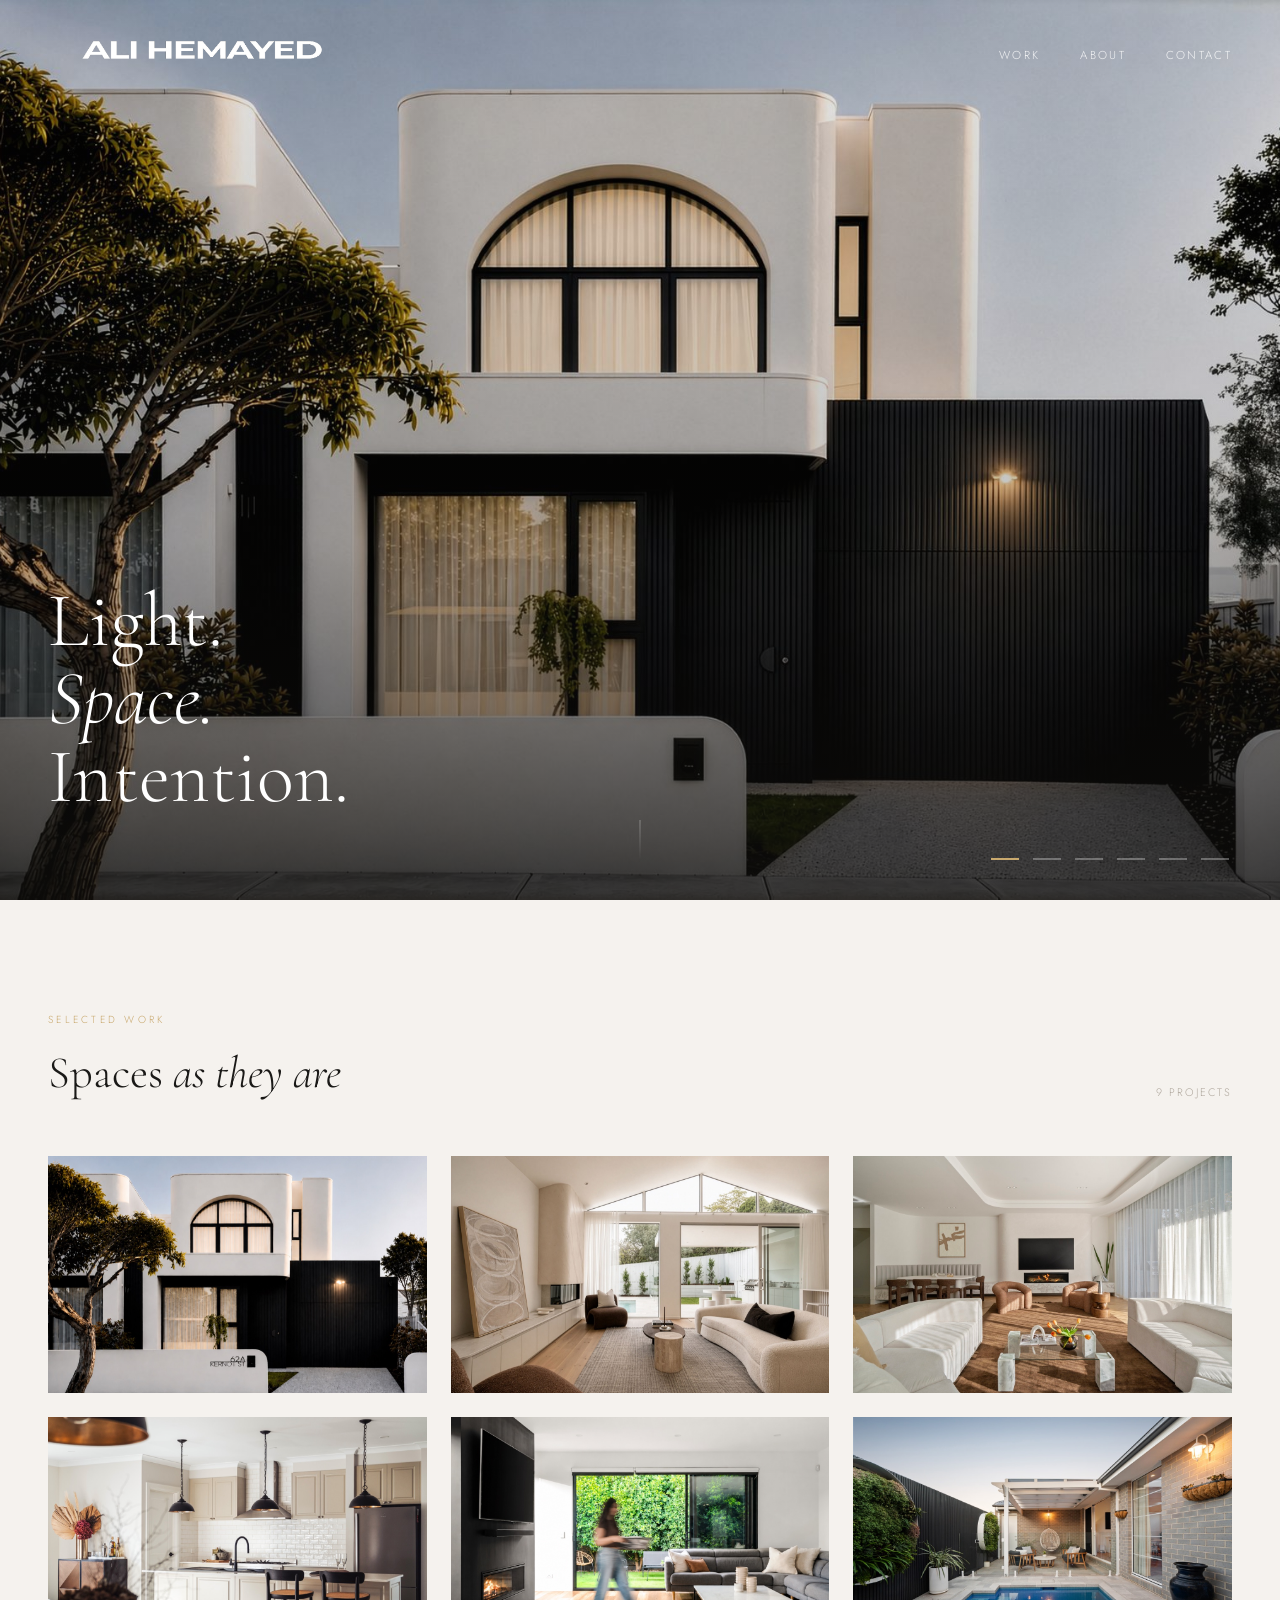
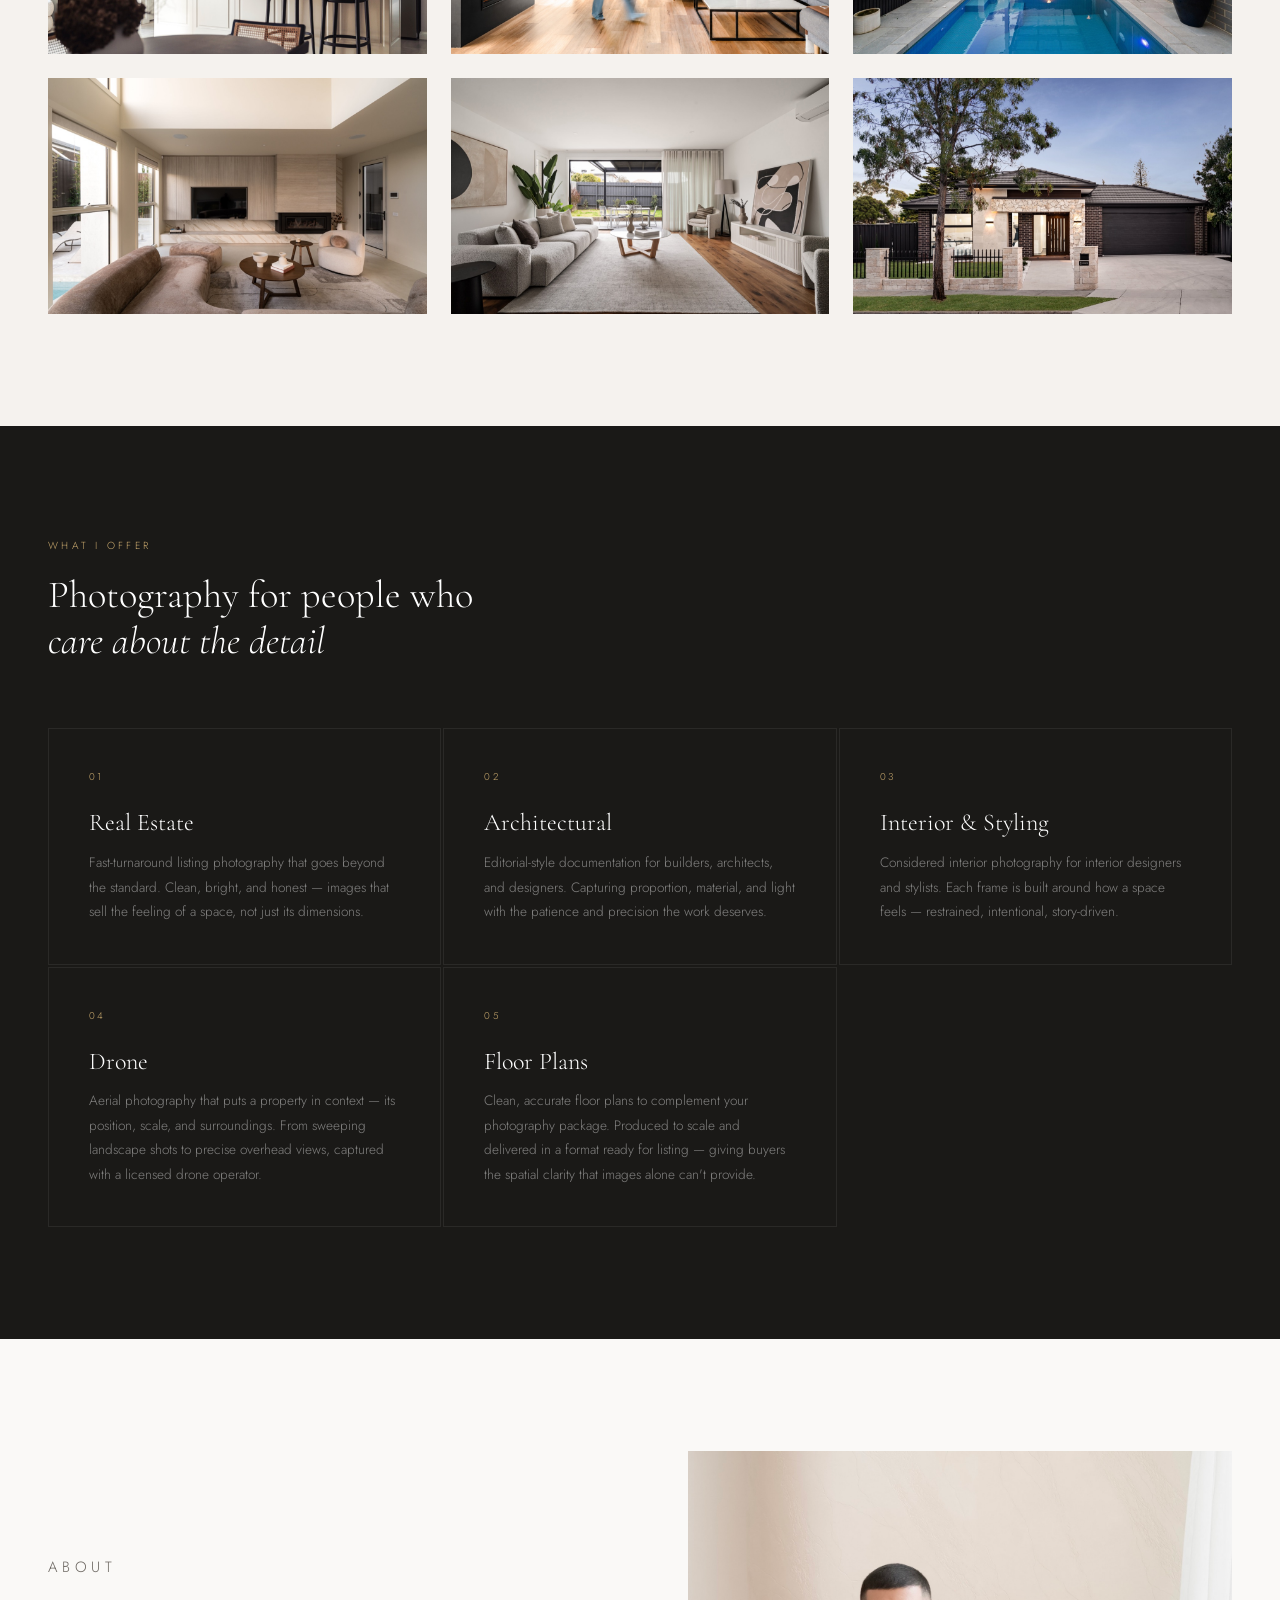
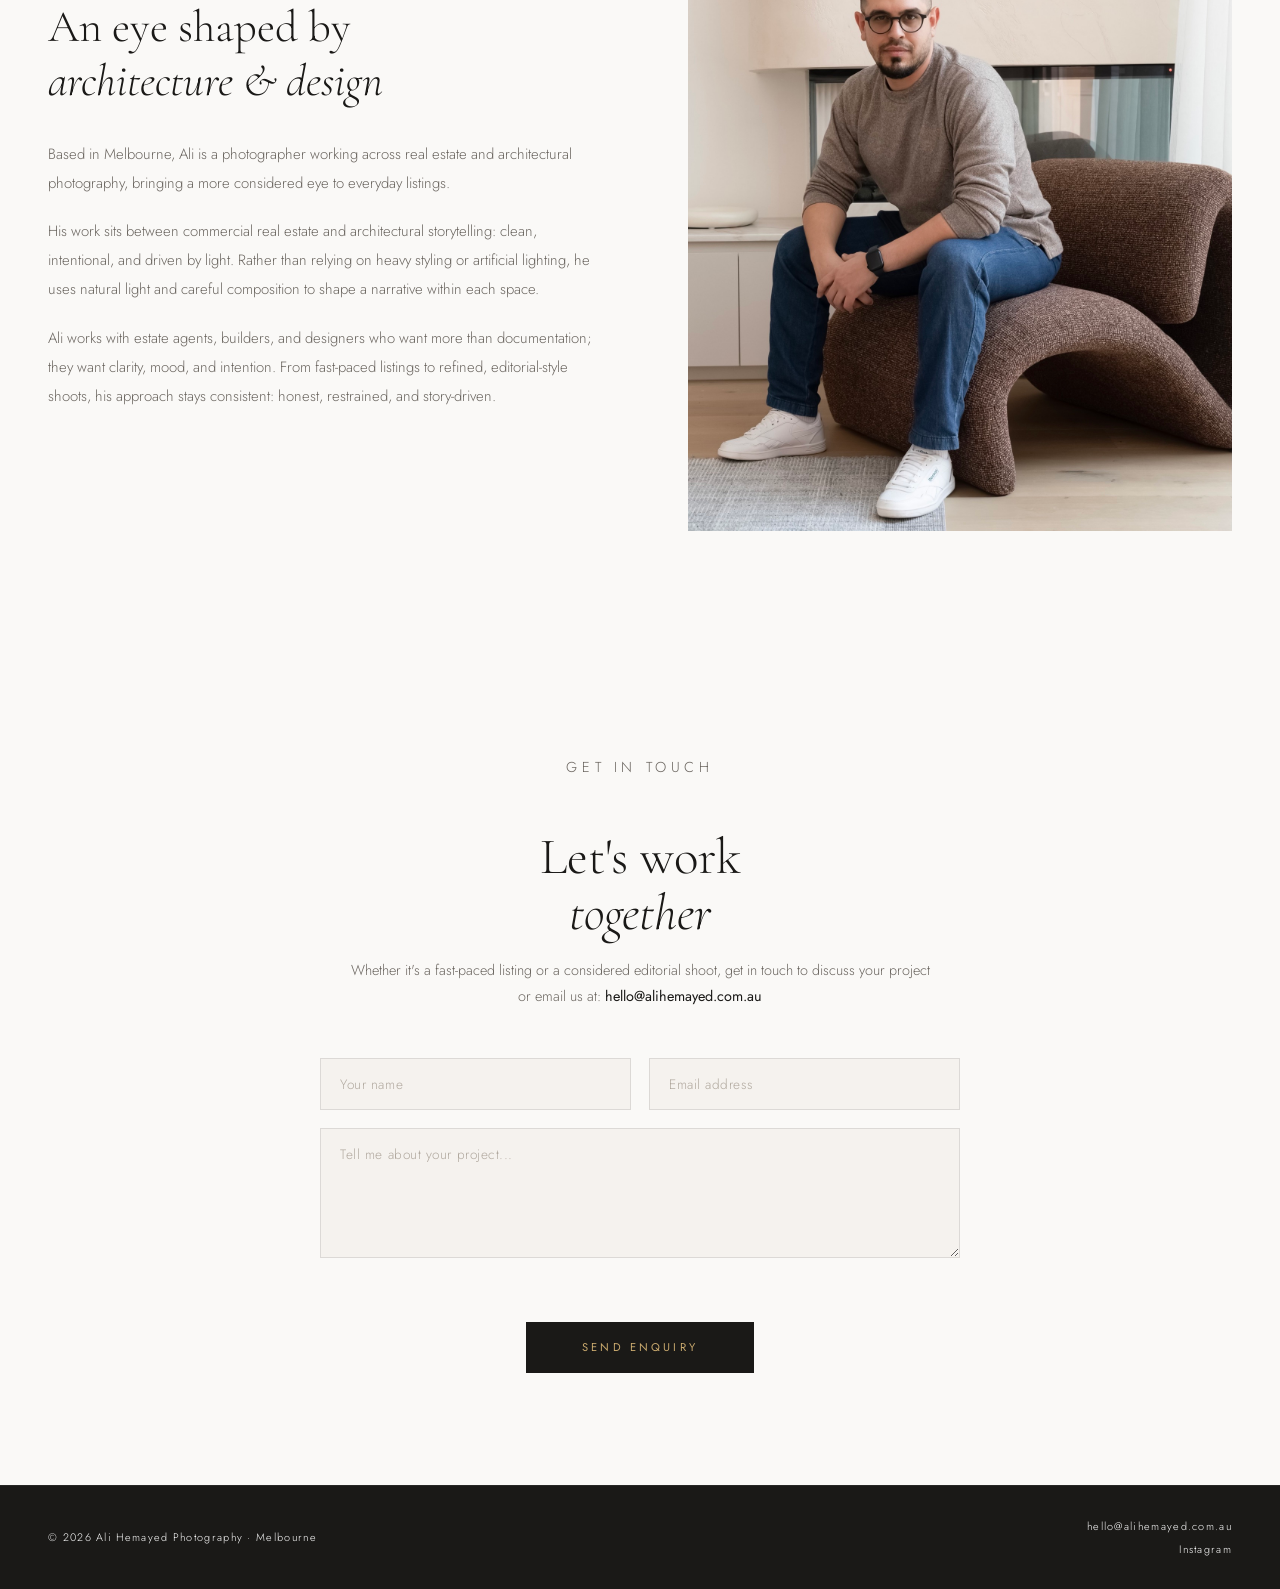
==== commit f530c747: "Refine contact email typography and link" ====
--- a/index.html
+++ b/index.html
@@ -117,6 +117,9 @@
 .contact-inner h2{font-family:'Cormorant Garamond',serif;font-size:clamp(2.2rem,4vw,3.8rem);font-weight:300;line-height:1.1;margin-bottom:1rem}
 .contact-inner h2 em{font-style:italic}
 .contact-inner>p{color:var(--mid);font-size:.9rem;line-height:1.8;margin-bottom:3rem}
+.contact-email{color:var(--charcoal);font-weight:400;text-decoration:none;white-space:nowrap}
+.contact-email:hover{color:var(--mid)}
+.contact-email:focus-visible{outline:2px solid var(--charcoal);outline-offset:4px}
 .contact-form{display:flex;flex-direction:column;gap:1.1rem;text-align:left}
 .form-row{display:grid;grid-template-columns:1fr 1fr;gap:1.1rem}
 .contact-form input,.contact-form textarea{
@@ -483,7 +486,7 @@
   <div class="contact-inner">
     <p class="section-label">Get in Touch</p>
     <h2>Let's work<br><em>together</em></h2>
-    <p>Whether it's a fast-paced listing or a considered editorial shoot, get in touch to discuss your project<br>or email us at: <strong>hello@alihemayed.com.au</strong></p>
+    <p>Whether it's a fast-paced listing or a considered editorial shoot, get in touch to discuss your project<br>or email us at: <a class="contact-email" href="mailto:hello@alihemayed.com.au">hello@alihemayed.com.au</a></p>
     <form class="contact-form" id="contact-form" name="contact" method="POST" action="/.netlify/functions/contact">
       <p hidden>
         <label>Don't fill this out if you're human: <input name="bot-field"></label>
@@ -729,7 +732,7 @@
   Kendall: { file: '2A_Kendall_015.jpg', position: '60% 50%', alt: 'Pale timber and curved furniture beneath a high window overlooking the garden' },
   Kernot: { file: 'kit2.jpg', position: '50% 50%', alt: 'Arched pantry opening framed by timber cabinetry, stone and a staircase' },
   Callistemon: { file: '8_Callistemon_062.jpg', asset: 'callistemon-no-vents', widths: [800, 1535], position: '45% 50%', alt: 'A woman walking through a naturally lit living room beside the garden' },
-  Angul: { file: '27_Angul_192.jpg', position: '50% 50%', alt: 'A quiet bedroom looking through glass doors towards the pool and courtyard' },
+  Angul: { file: '27_Angul_265.jpg', asset: 'angul-pool', position: '50% 50%', alt: 'Angul pool and courtyard framed by the home and covered terrace' },
   Hick: { file: '11_Hick_062.jpg', position: '50% 50%', alt: 'Intersecting stair flights with timber treads and a glass balustrade' },
   Harrington: { file: '1_Harrington_240_1.jpg', position: '50% 55%', alt: 'Harrington facade and entrance framed by the front garden' },
   Signal: { file: '34_Signal_088_1-no-vent.png', position: '60% 50%', alt: 'Soft daylight through sheer curtains illuminating a curved sofa and geometric cabinet' }
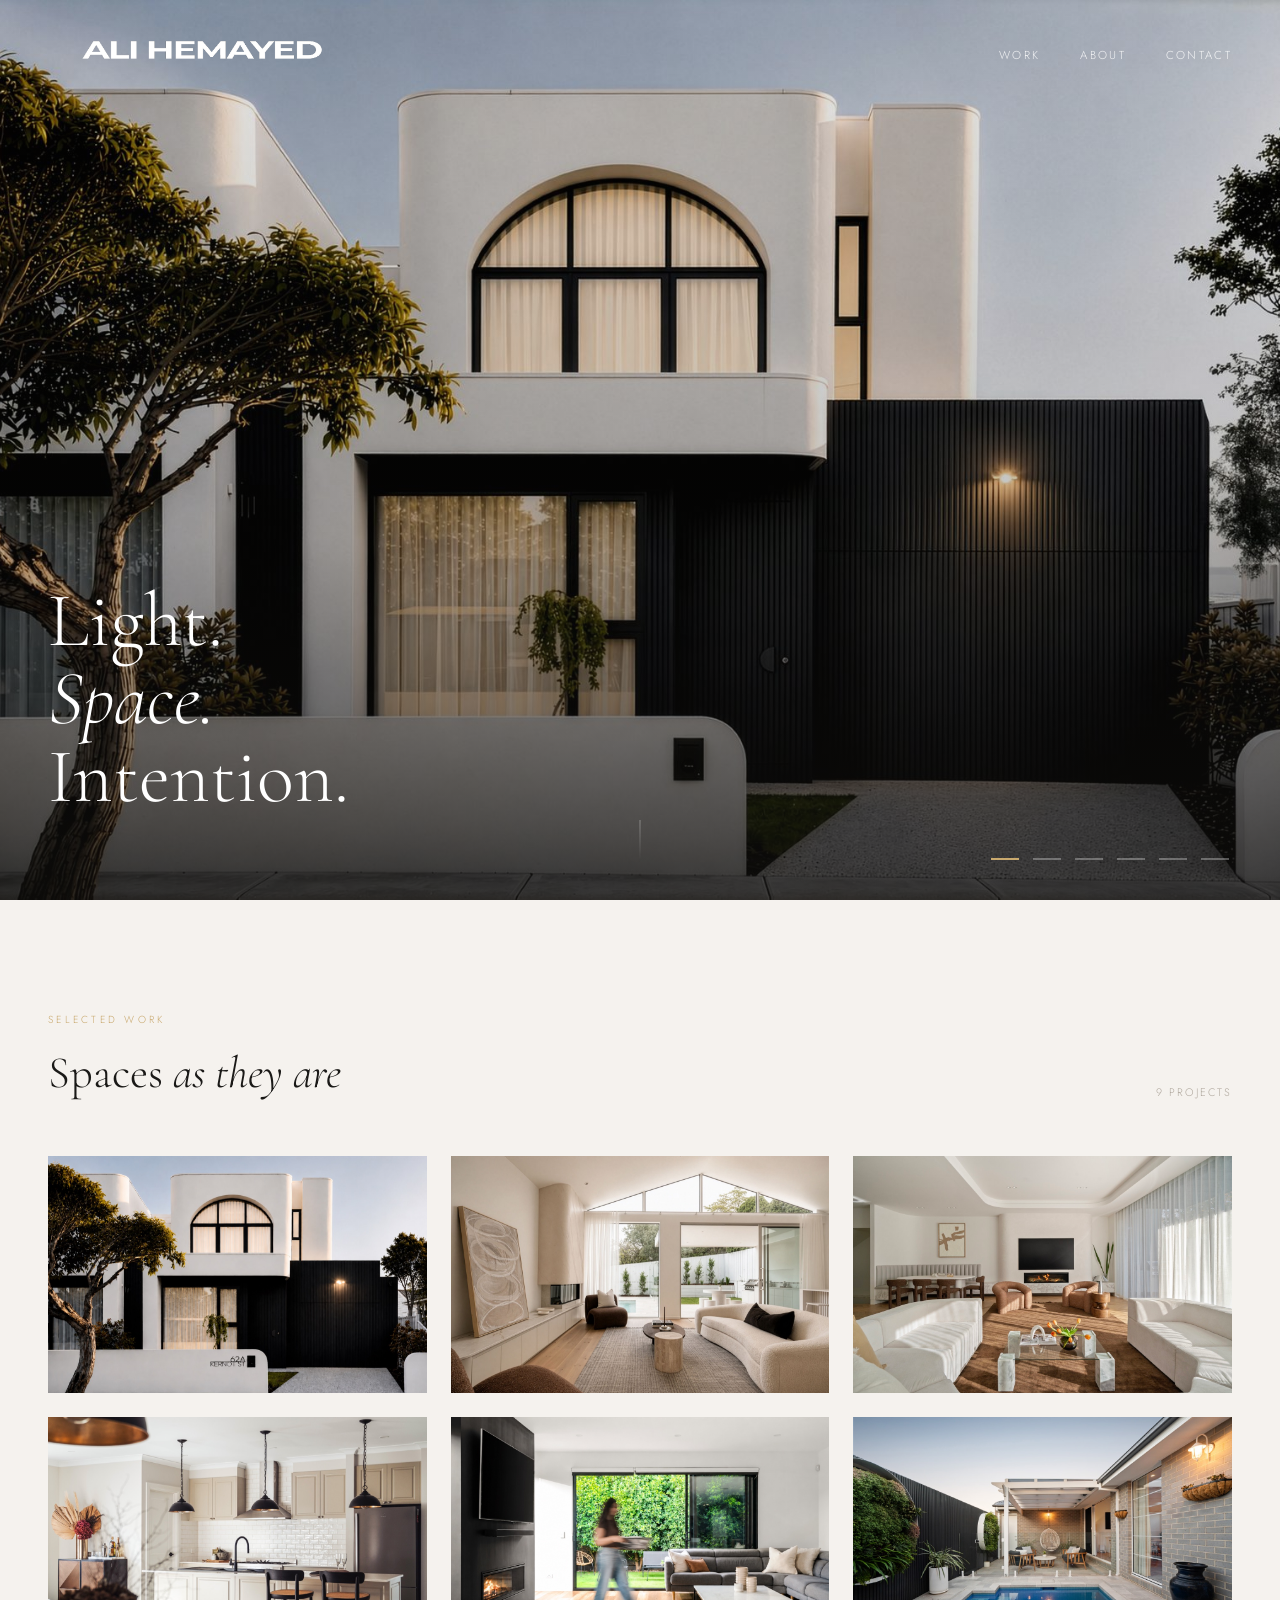
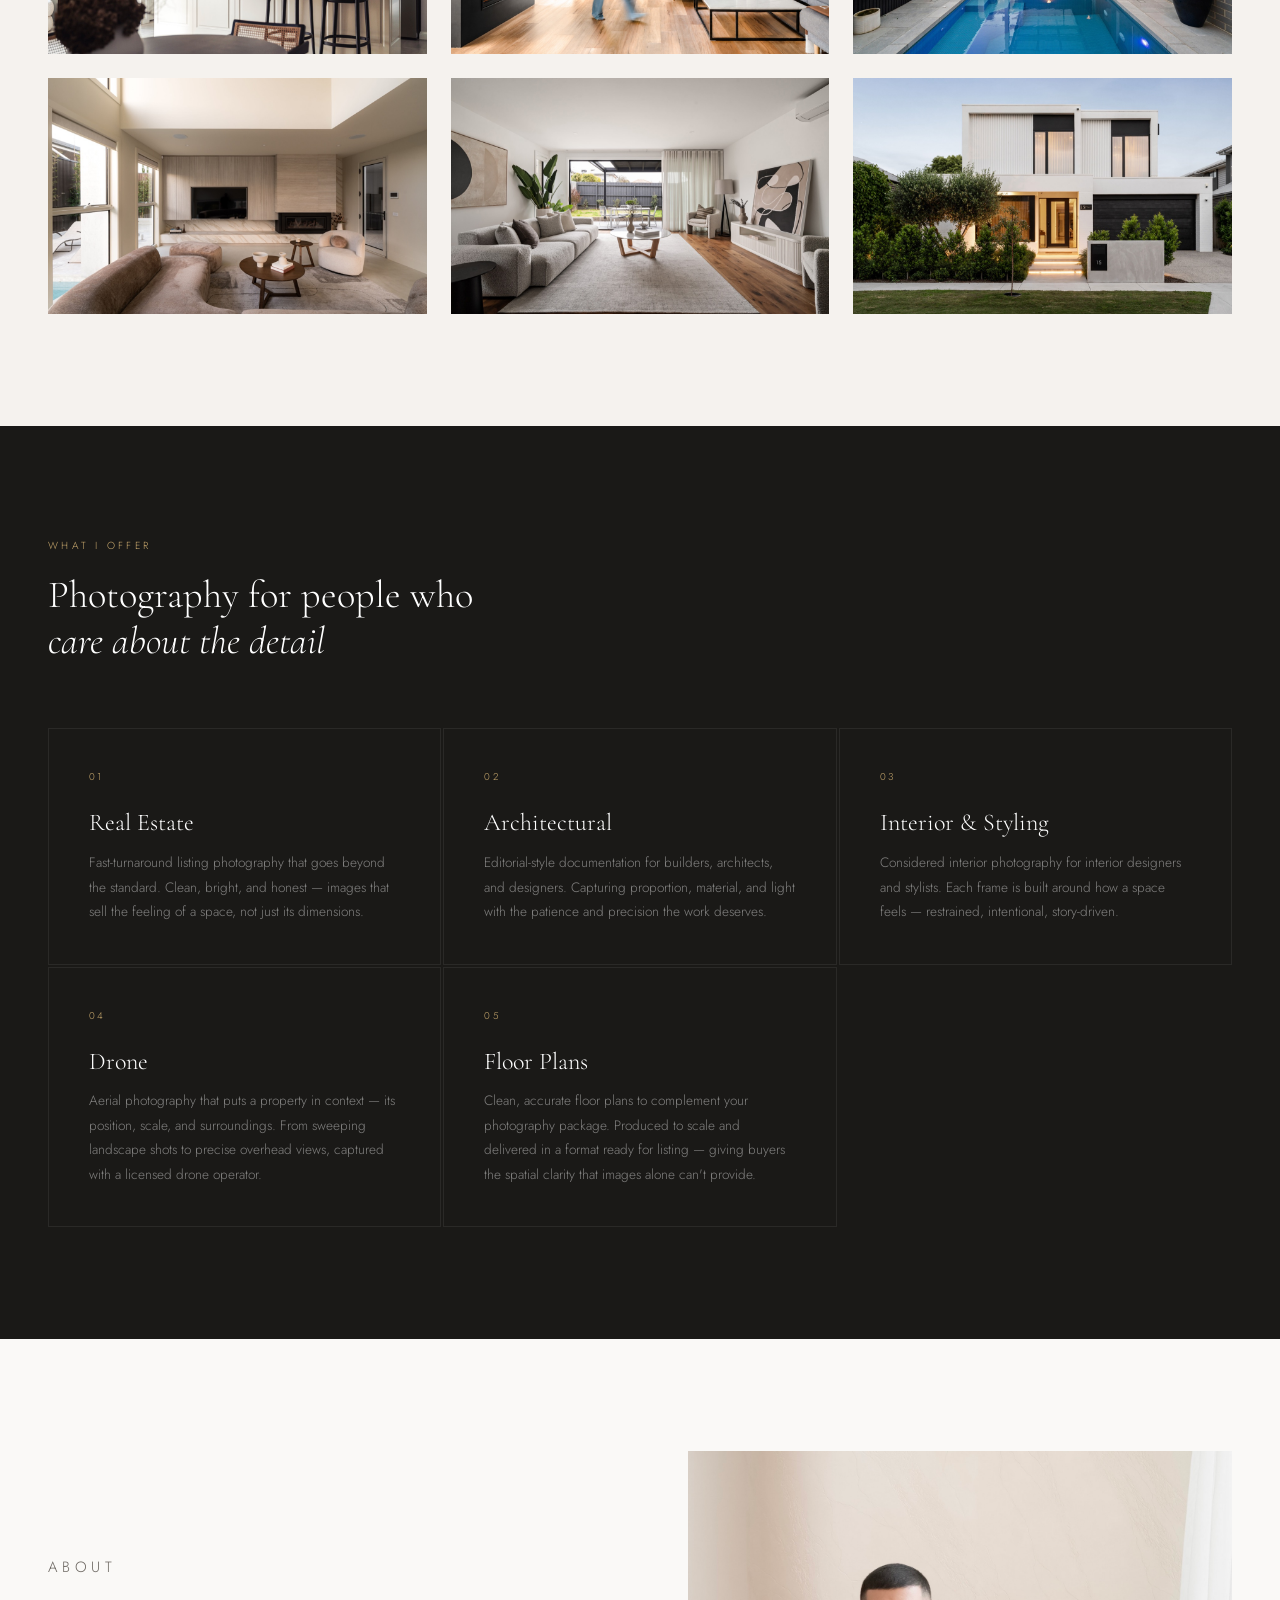
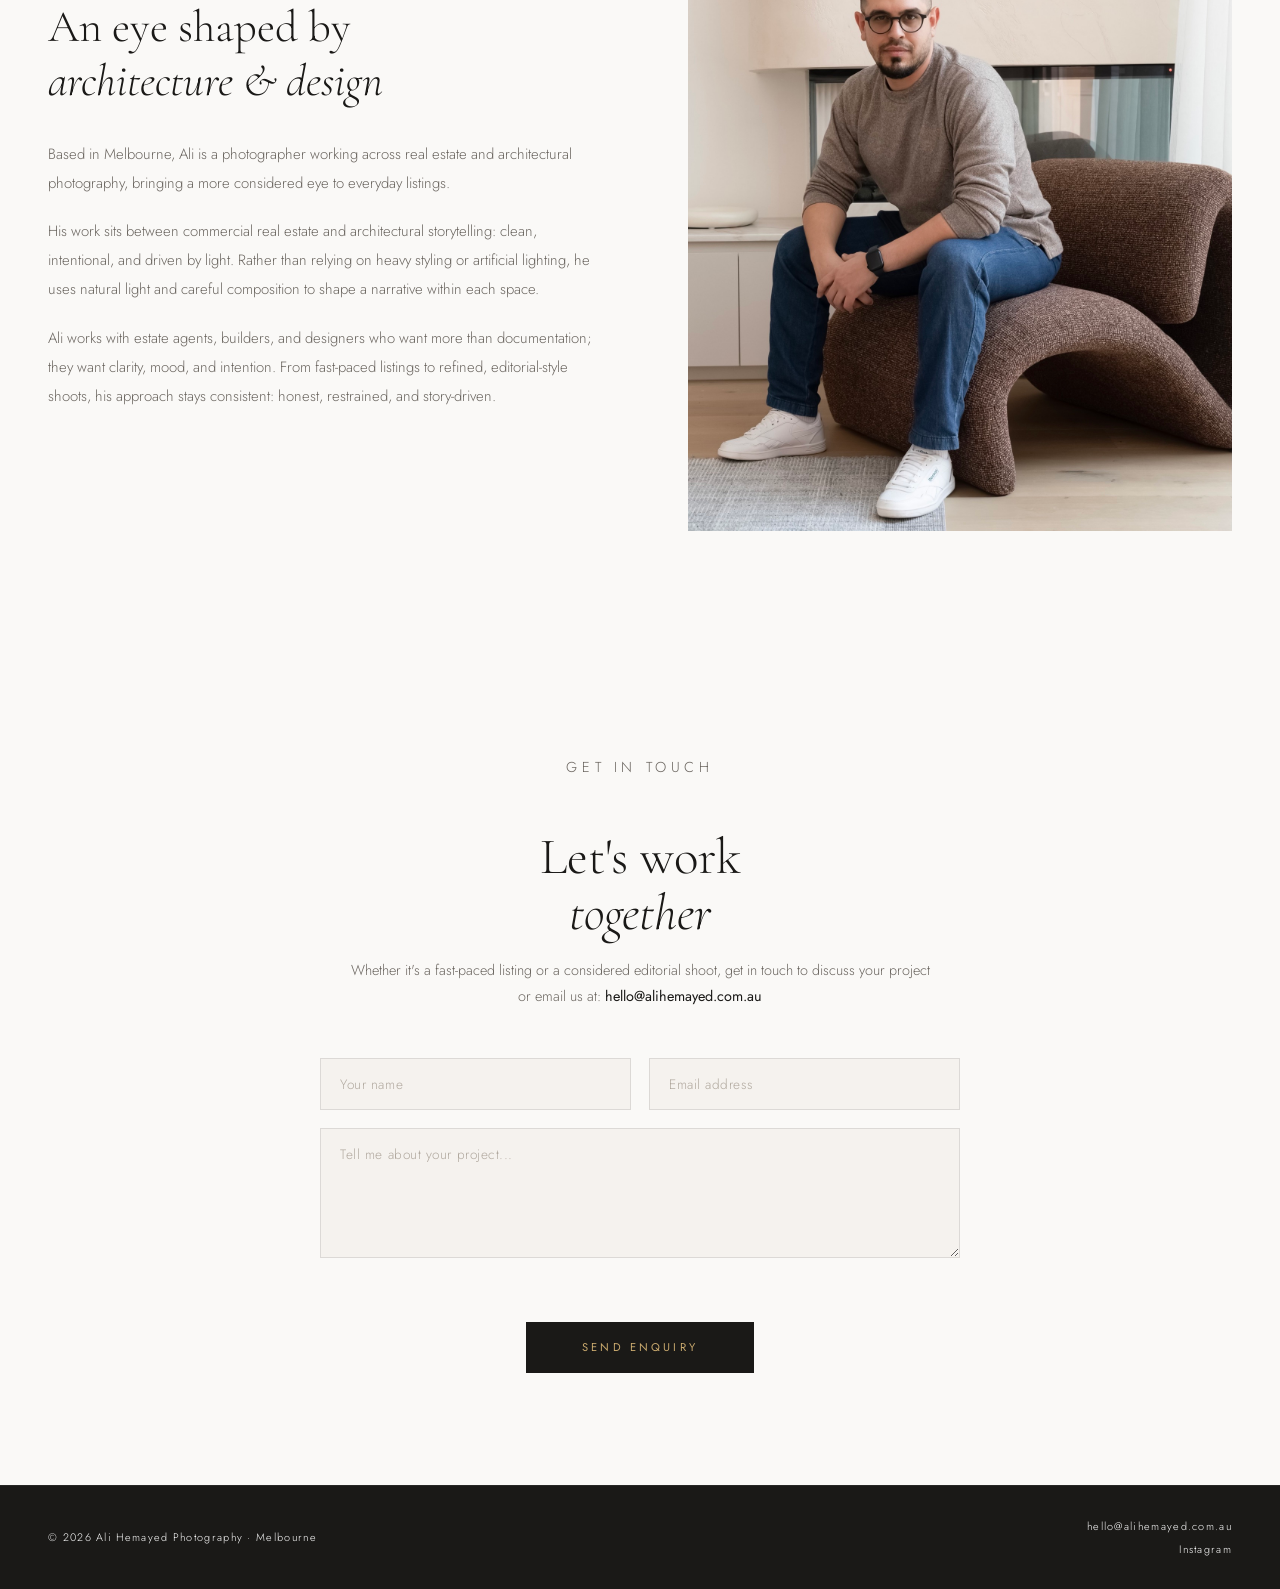
==== commit 11fb12ed: "Replace Harrington with Kookaburra and facade cover" ====
--- a/index.html
+++ b/index.html
@@ -413,19 +413,6 @@
   <div class="proj-overlay"><span class="proj-overlay-title">Hakea</span></div>
 </div>
 
-<div class="project-card" data-project="Harrington">
-  <div class="pslider">
-    <div class="ps active"><img decoding="async" src="Harrington/1.jpg" alt="Harrington" loading="lazy"></div>
-    <div class="ps"><img decoding="async" src="Harrington/1c.jpg" alt="Harrington" loading="lazy"></div>
-    <div class="ps"><img decoding="async" src="Harrington/2.jpg" alt="Harrington" loading="lazy"></div>
-    <div class="ps"><img decoding="async" src="Harrington/3.jpg" alt="Harrington" loading="lazy"></div>
-    <div class="ps"><img decoding="async" src="Harrington/4.jpg" alt="Harrington" loading="lazy"></div>
-    <div class="ps"><img decoding="async" src="Harrington/5.jpg" alt="Harrington" loading="lazy"></div>
-    <div class="ps"><img decoding="async" src="Harrington/6.jpg" alt="Harrington" loading="lazy"></div>
-  </div>
-  <div class="proj-overlay"><span class="proj-overlay-title">Harrington</span></div>
-</div>
-
 </template>
 </div>
 </section>
@@ -600,7 +587,7 @@
   const projectCovers = {
     Angul: 'Spaces as they are grid/Angul/27_Angul_265.jpg',
         Callistemon: 'Spaces as they are grid/Callistemon/8_Callistemon_062.jpg',
-    Harrington: 'Spaces as they are grid/Harrington/1_Harrington_240_1.jpg',
+    Kookaburra: 'Spaces as they are grid/Kookaburra/15_Kookaburra_292.jpg',
     Hick: 'Spaces as they are grid/Hick/11_Hick_034.jpg',
     Kendall: 'Spaces as they are grid/Kendall/2A_Kendall_015.jpg',
     Kernot: 'Spaces as they are grid/Kernot/front.jpeg',
@@ -611,7 +598,7 @@
   const projectCoverPreviews = {
     Angul: 'assets/project-covers/angul.jpg',
     Callistemon: 'assets/project-covers/callistemon-no-vents.jpg',
-    Harrington: 'assets/project-covers/harrington.jpg',
+    Kookaburra: 'assets/project-covers/kookaburra-facade.jpg',
     Hick: 'assets/project-covers/hick.jpg',
     Kendall: 'assets/project-covers/kendall.jpg',
     Kernot: 'assets/project-covers/kernot.jpg',
@@ -622,7 +609,7 @@
   const projectOrder = [
     'Kernot', 'Kendall', 'Webster',
     'Signal', 'Callistemon', 'Angul',
-    'Trident', 'Hick', 'Harrington'
+    'Trident', 'Hick', 'Kookaburra'
   ];
 
   projectOrder.forEach(name => {
@@ -722,7 +709,7 @@
   Callistemon: 'Natural light and the presence of everyday life give each space its character.',
   Angul: 'Views unfold from quiet interiors to the pool and courtyard beyond.',
   Hick: 'Timber, glass and intersecting lines reveal the geometry of the home.',
-  Harrington: 'A considered portrait of home, from the facade to the details within.',
+  Kookaburra: 'Glazed openings connect calm interiors with sheltered terraces and garden views.',
   Signal: 'An exploration of the home through light, perspective and detail.'
 };
 // Project opening photographs are curated separately from the homepage covers.
@@ -734,7 +721,7 @@
   Callistemon: { file: '8_Callistemon_062.jpg', asset: 'callistemon-no-vents', widths: [800, 1535], position: '45% 50%', alt: 'A woman walking through a naturally lit living room beside the garden' },
   Angul: { file: '27_Angul_265.jpg', asset: 'angul-pool', position: '50% 50%', alt: 'Angul pool and courtyard framed by the home and covered terrace' },
   Hick: { file: '11_Hick_062.jpg', position: '50% 50%', alt: 'Intersecting stair flights with timber treads and a glass balustrade' },
-  Harrington: { file: '1_Harrington_240_1.jpg', position: '50% 55%', alt: 'Harrington facade and entrance framed by the front garden' },
+  Kookaburra: { file: '15_Kookaburra_164.jpg', position: '55% 50%', alt: 'A sheltered terrace opening through glass walls into the living room and garden' },
   Signal: { file: '34_Signal_088_1-no-vent.png', position: '60% 50%', alt: 'Soft daylight through sheer curtains illuminating a curved sofa and geometric cabinet' }
 };
 const viewerTrack = document.getElementById('viewer-track');
@@ -780,13 +767,6 @@
   if(name === 'Trident') {
     const facade = imgs.find(img => decodeURIComponent(img.src).includes('16_Trident_253.jpg'));
     if(facade) imgs = [facade, ...imgs.filter(img => img !== facade)];
-  }
-  if(name === 'Harrington') {
-    const exteriorFiles = ['1_Harrington_240_1.jpg', '1_Harrington_313_web.jpg', '1_Harrington_378_1.jpg'];
-    const exteriors = exteriorFiles
-      .map(file => imgs.find(img => decodeURIComponent(img.src).includes(file)))
-      .filter(Boolean);
-    imgs = [...exteriors, ...imgs.filter(img => !exteriors.includes(img))];
   }
   const widths = [68, 74, 80, 86, 92];
   const alignments = ['flex-start', 'center', 'flex-end'];
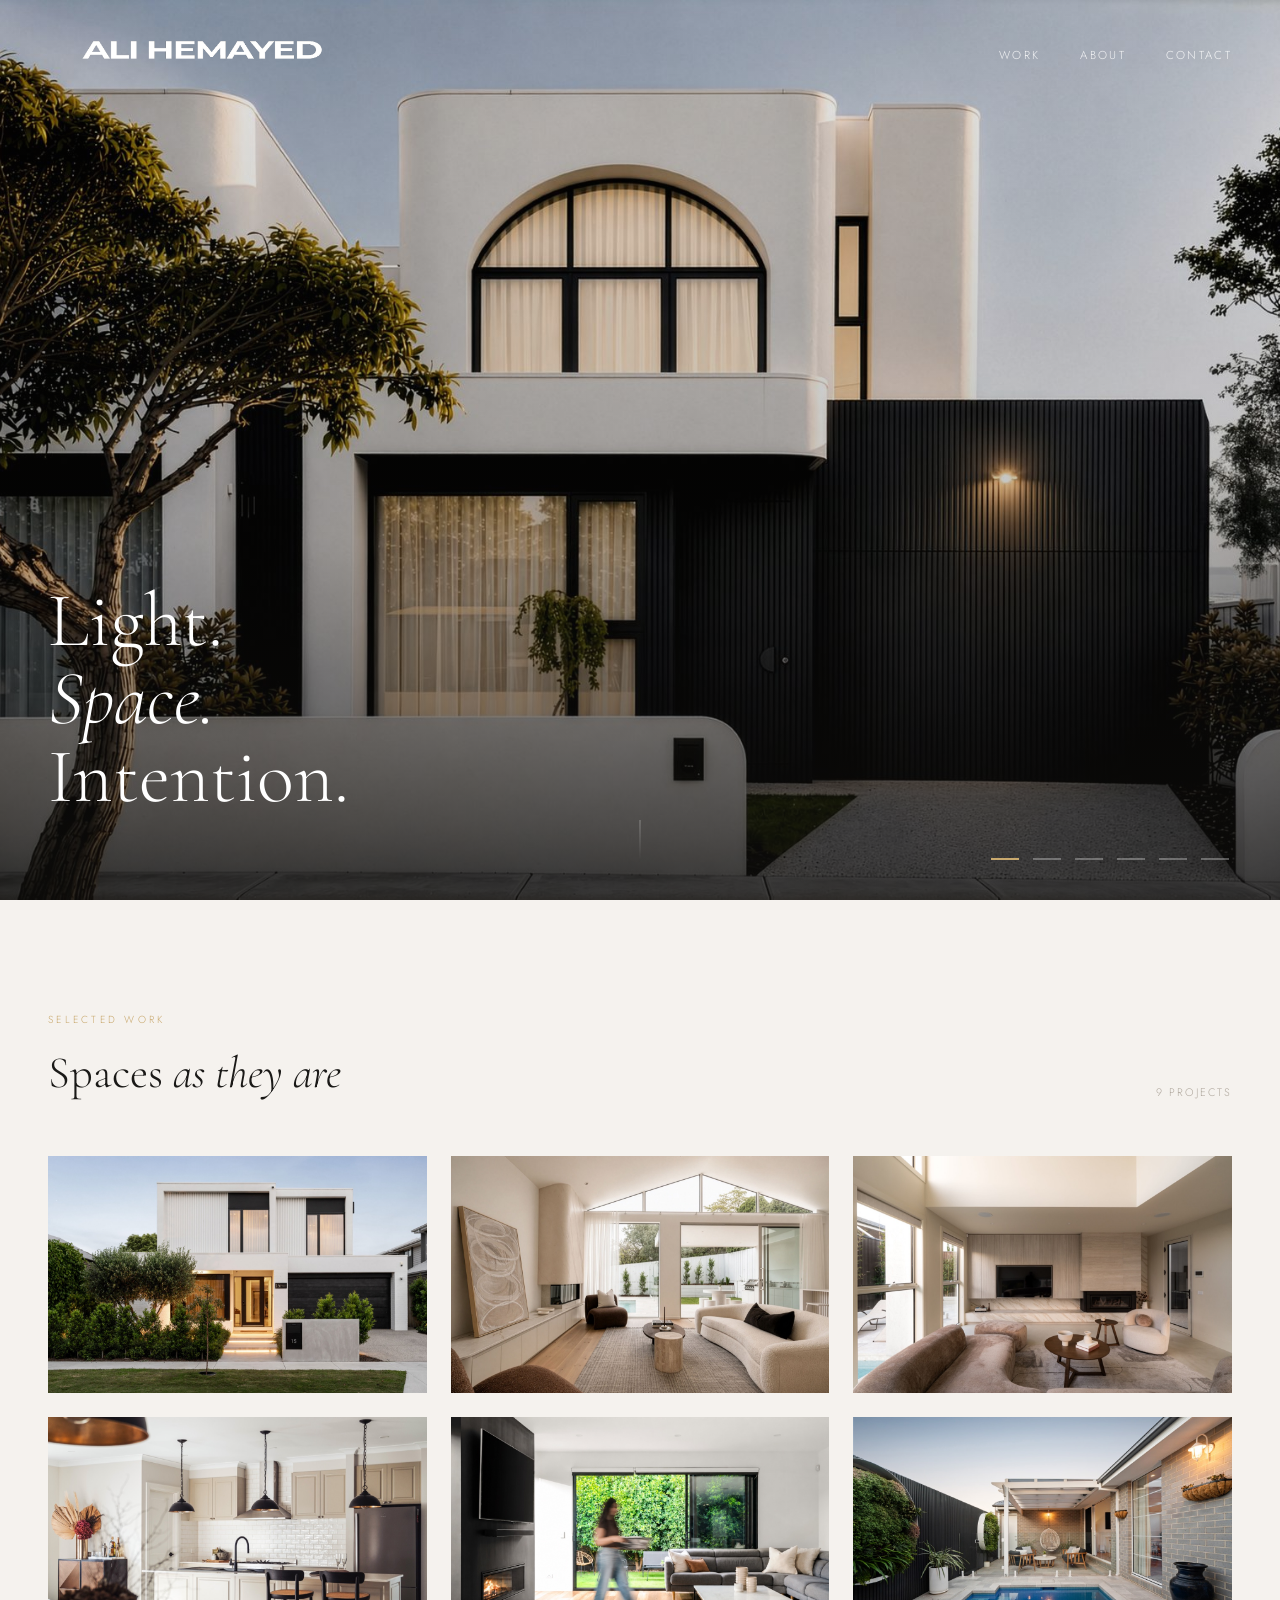
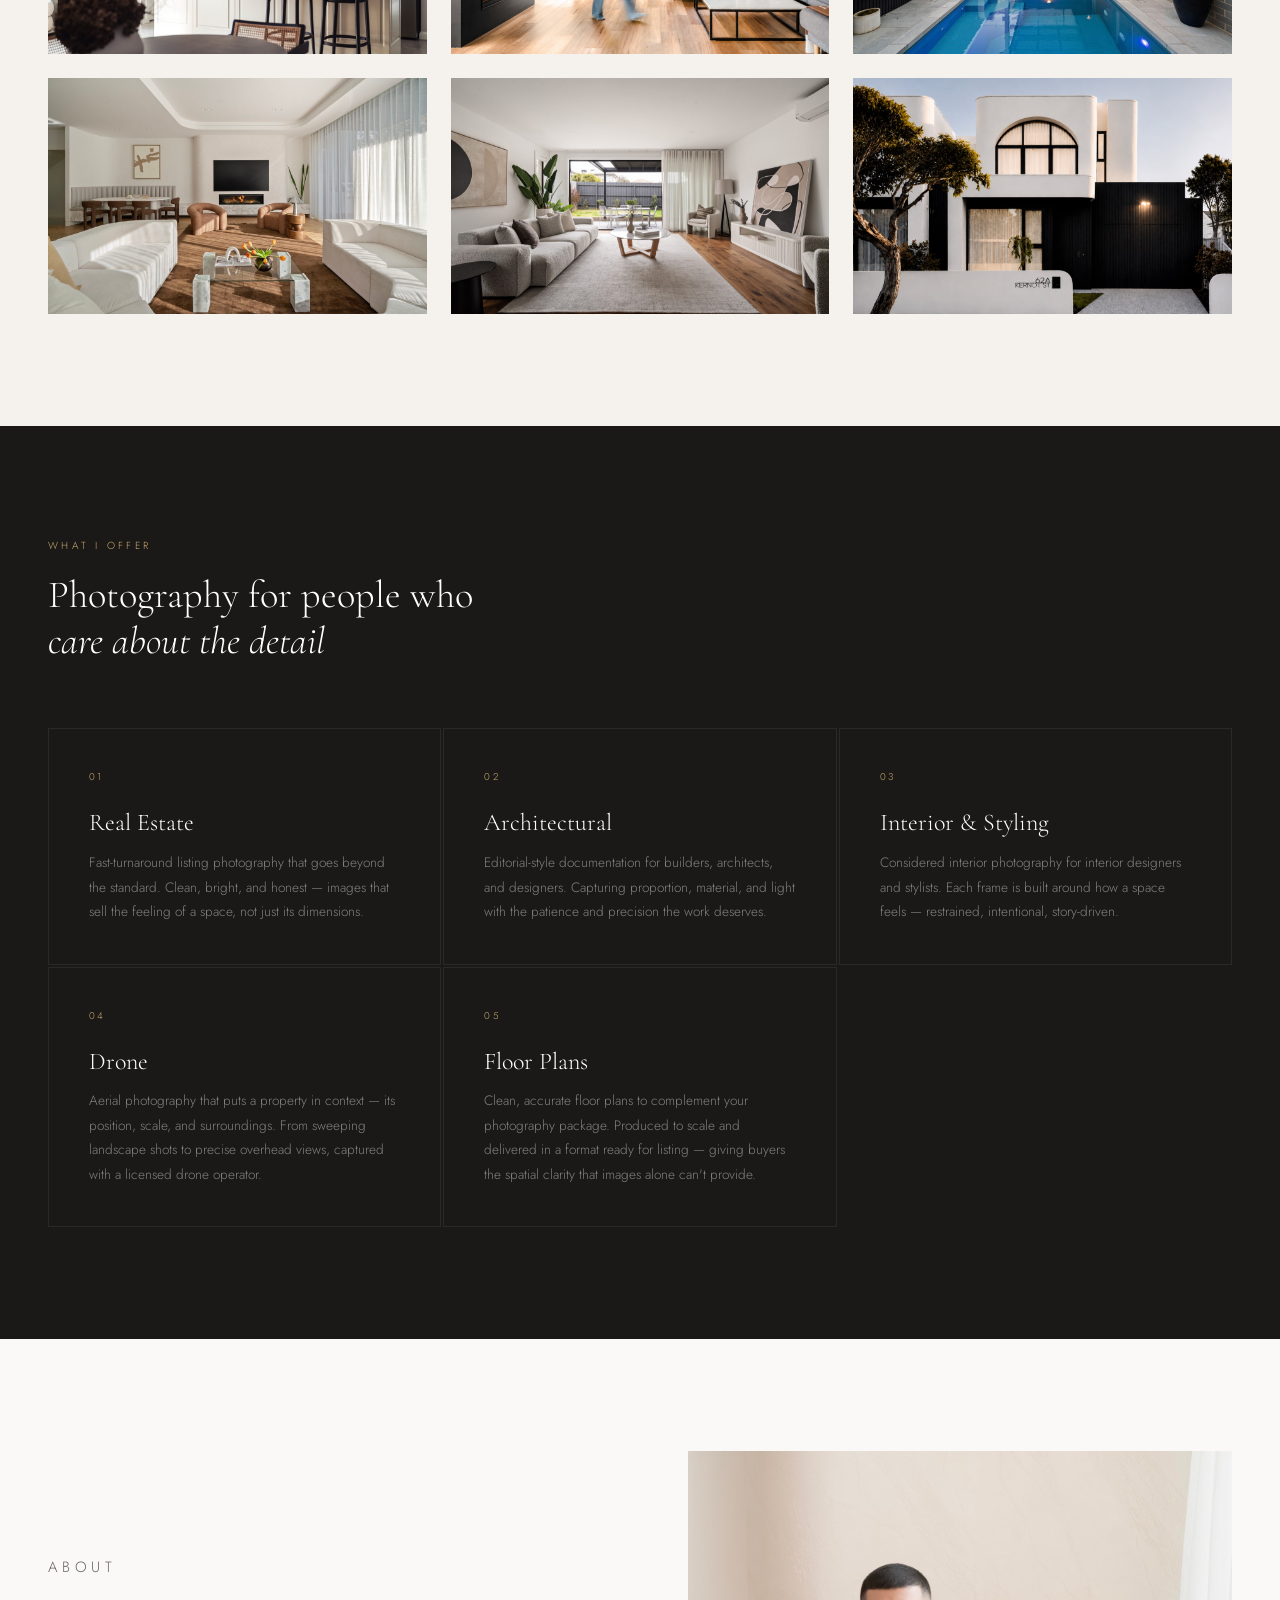
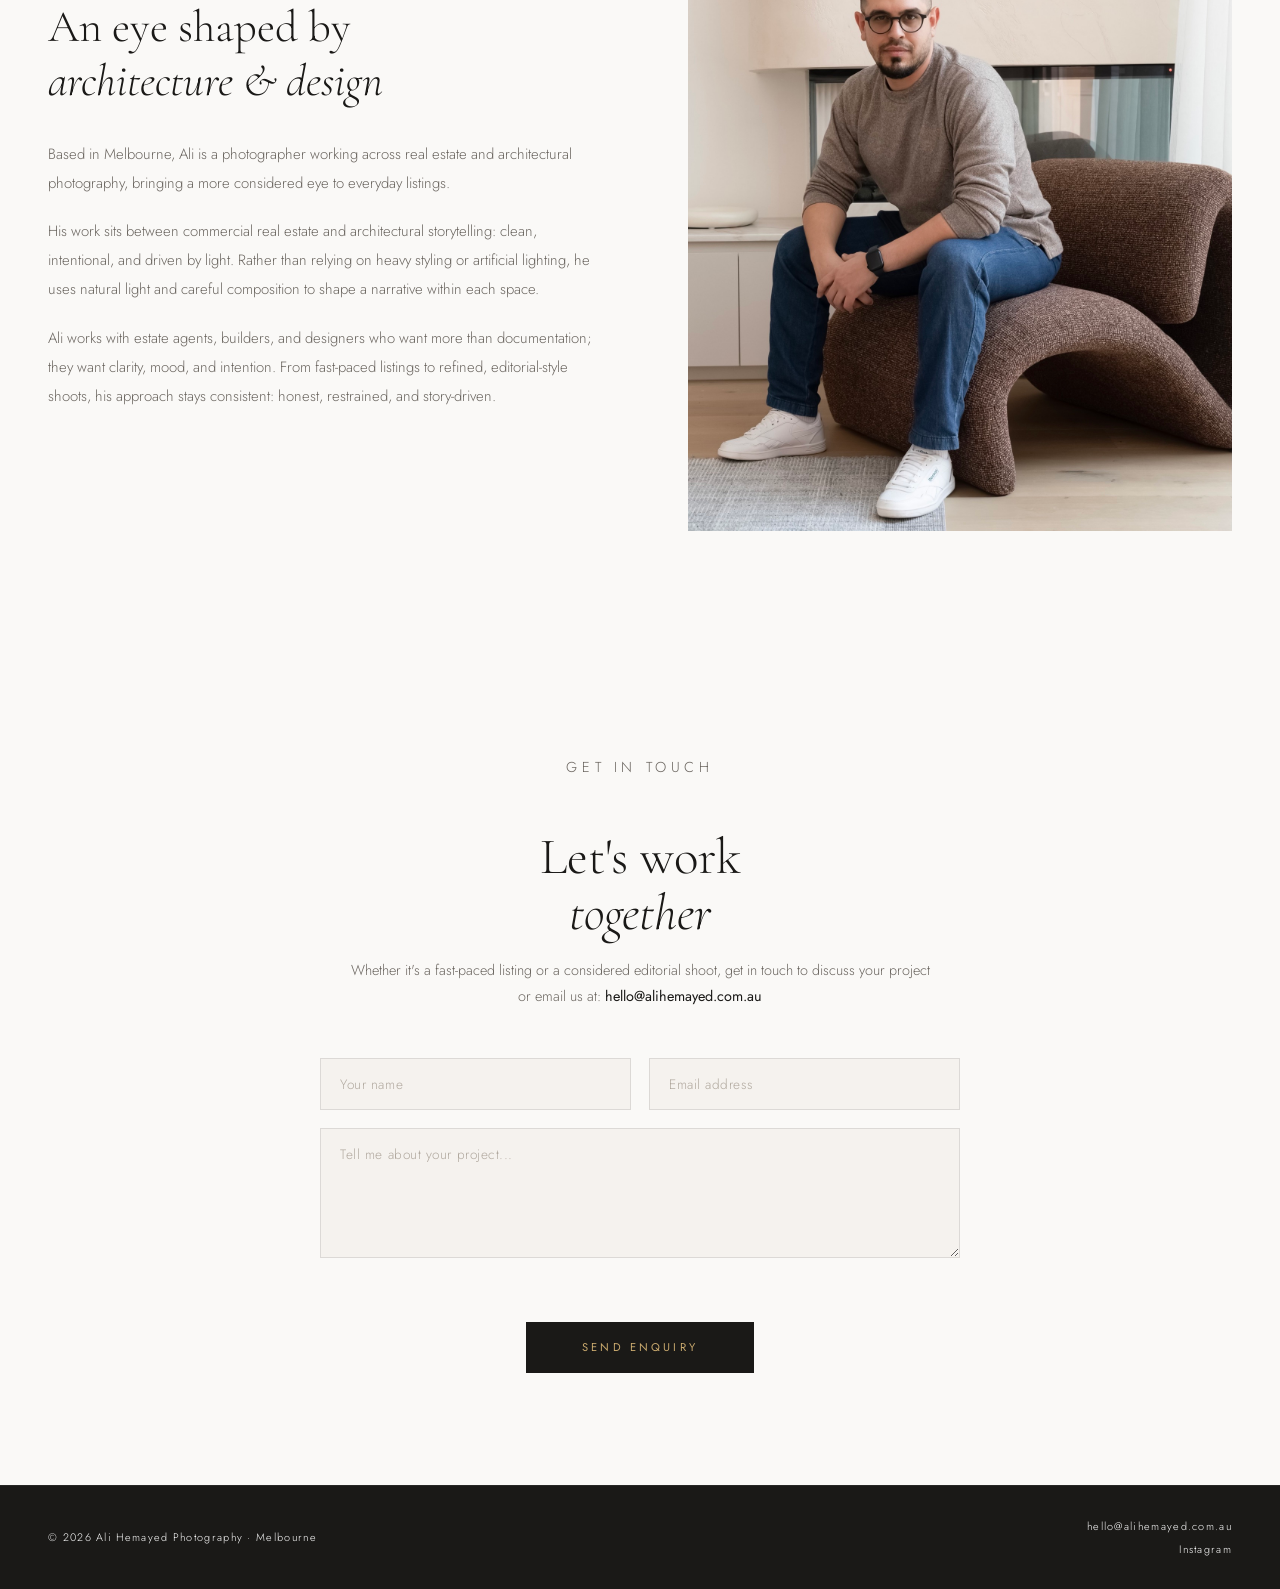
==== commit 9fee9b13: "Reorder project grid and remove Angul fireplace photograph" ====
--- a/index.html
+++ b/index.html
@@ -607,9 +607,9 @@
     Webster: 'assets/project-covers/webster-116.jpg'
   };
   const projectOrder = [
-    'Kernot', 'Kendall', 'Webster',
+    'Kookaburra', 'Kendall', 'Trident',
     'Signal', 'Callistemon', 'Angul',
-    'Trident', 'Hick', 'Kookaburra'
+    'Webster', 'Hick', 'Kernot'
   ];
 
   projectOrder.forEach(name => {
@@ -721,7 +721,7 @@
   Callistemon: { file: '8_Callistemon_062.jpg', asset: 'callistemon-no-vents', widths: [800, 1535], position: '45% 50%', alt: 'A woman walking through a naturally lit living room beside the garden' },
   Angul: { file: '27_Angul_265.jpg', asset: 'angul-pool', position: '50% 50%', alt: 'Angul pool and courtyard framed by the home and covered terrace' },
   Hick: { file: '11_Hick_062.jpg', position: '50% 50%', alt: 'Intersecting stair flights with timber treads and a glass balustrade' },
-  Kookaburra: { file: '15_Kookaburra_164.jpg', position: '55% 50%', alt: 'A sheltered terrace opening through glass walls into the living room and garden' },
+  Kookaburra: { file: '15_Kookaburra_164-updated.jpg', asset: 'kookaburra-terrace-v2', widths: [800, 1535], position: '55% 50%', alt: 'A sheltered terrace opening through glass walls into the living room and garden' },
   Signal: { file: '34_Signal_088_1-no-vent.png', position: '60% 50%', alt: 'Soft daylight through sheer curtains illuminating a curved sofa and geometric cabinet' }
 };
 const viewerTrack = document.getElementById('viewer-track');
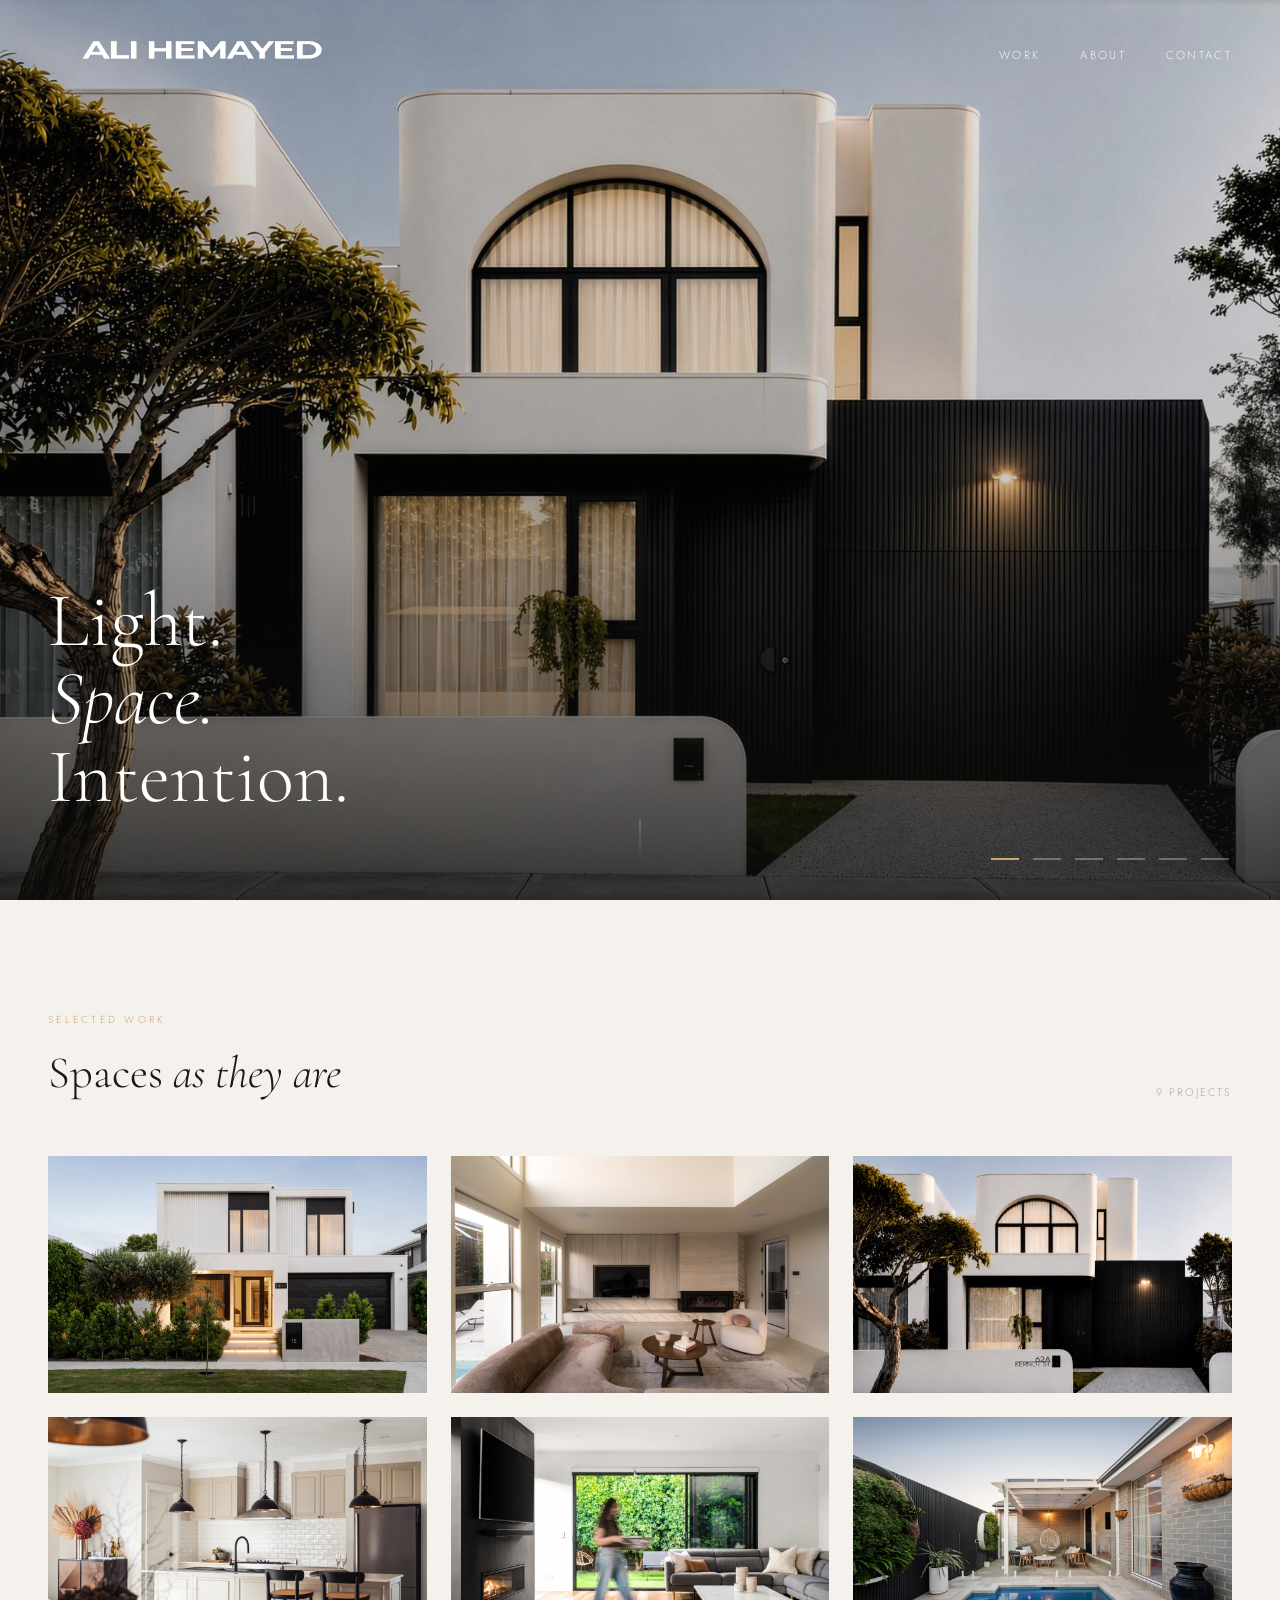
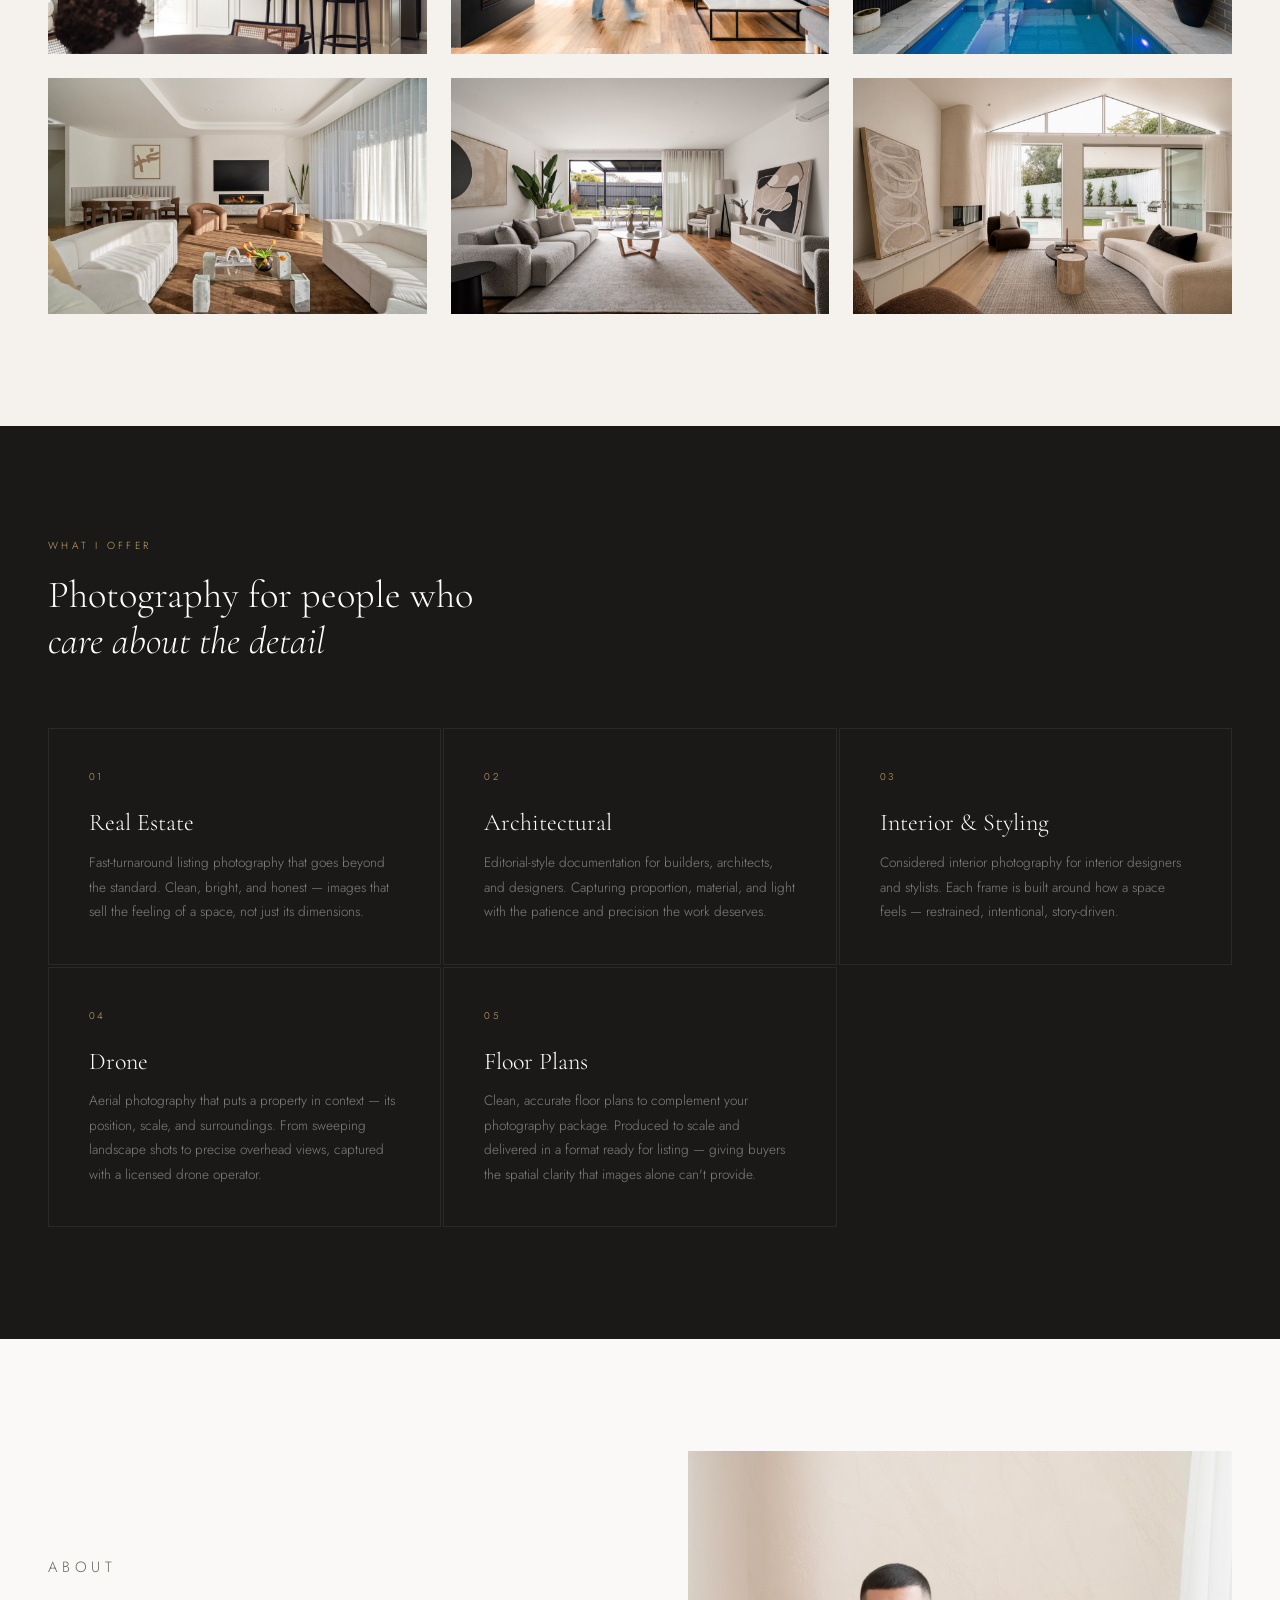
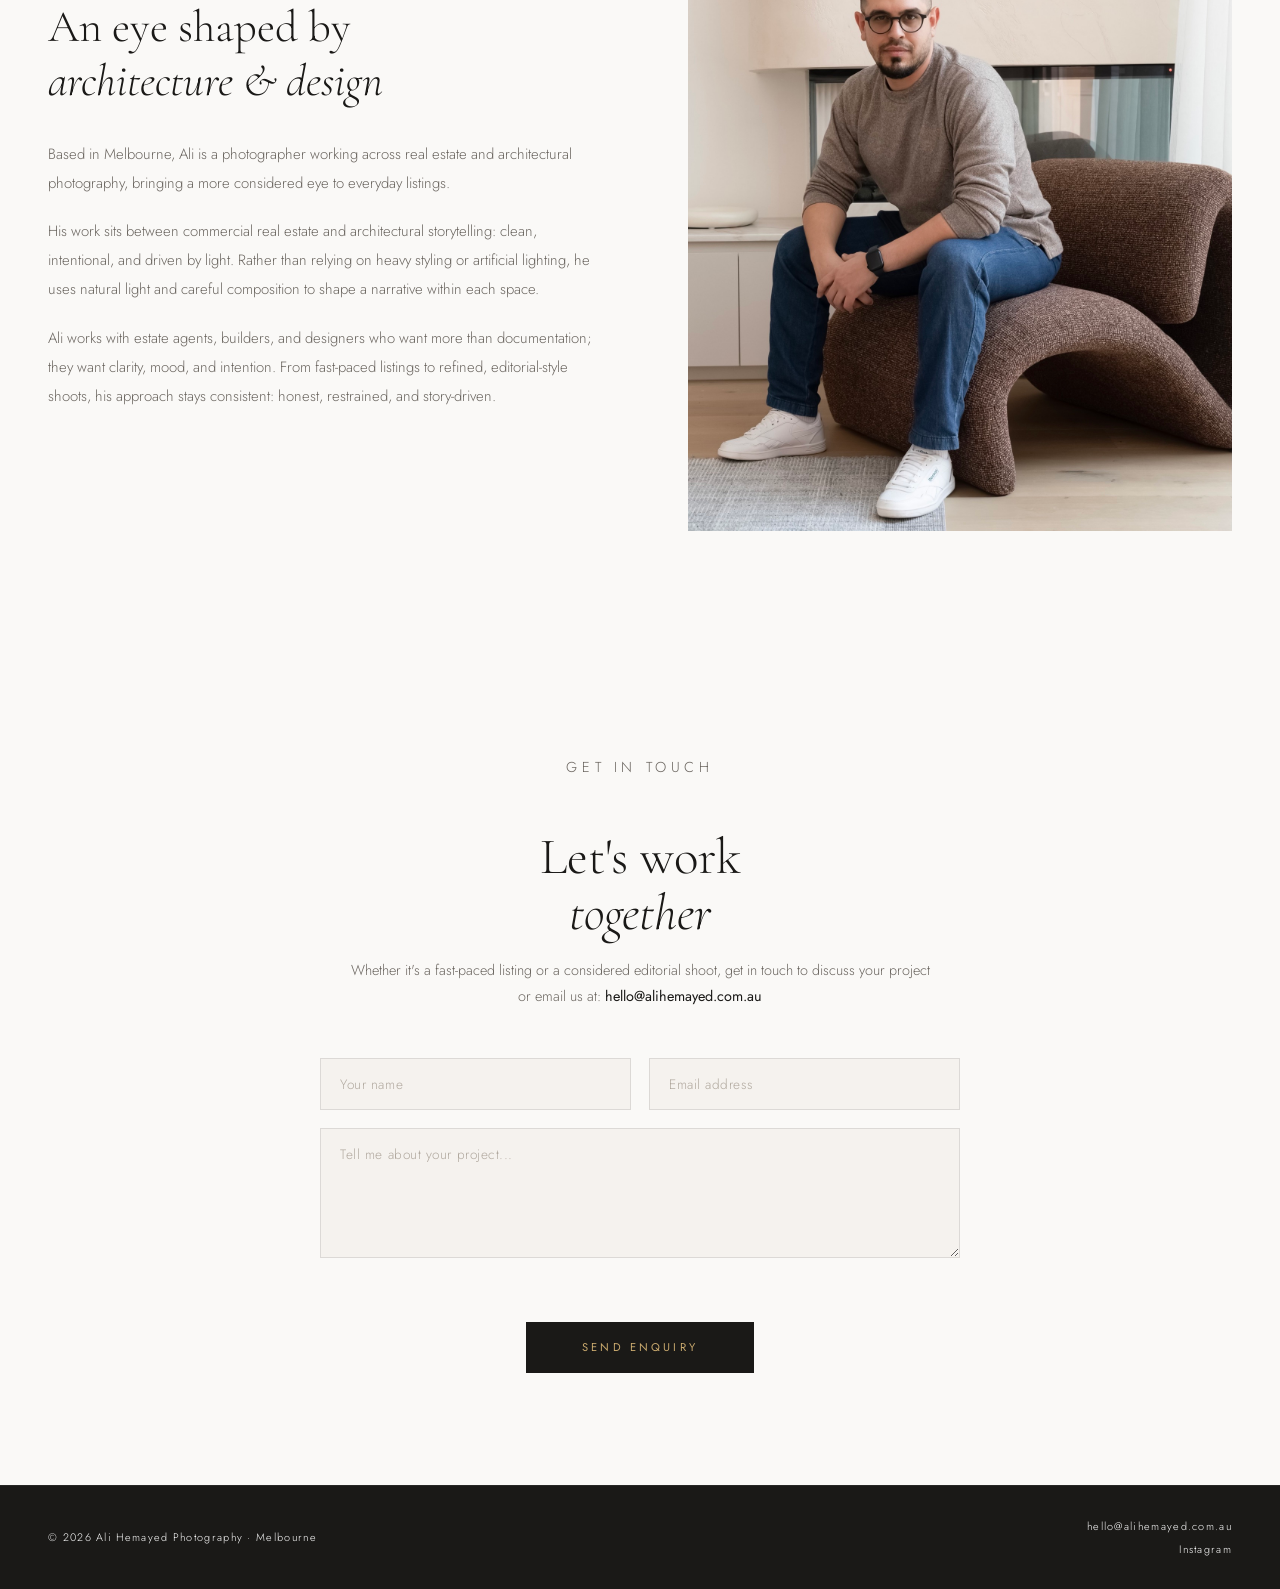
==== commit 467cc607: "Update project grid order" ====
--- a/index.html
+++ b/index.html
@@ -607,9 +607,9 @@
     Webster: 'assets/project-covers/webster-116.jpg'
   };
   const projectOrder = [
-    'Kookaburra', 'Kendall', 'Trident',
+    'Kookaburra', 'Trident', 'Kernot',
     'Signal', 'Callistemon', 'Angul',
-    'Webster', 'Hick', 'Kernot'
+    'Webster', 'Hick', 'Kendall'
   ];
 
   projectOrder.forEach(name => {
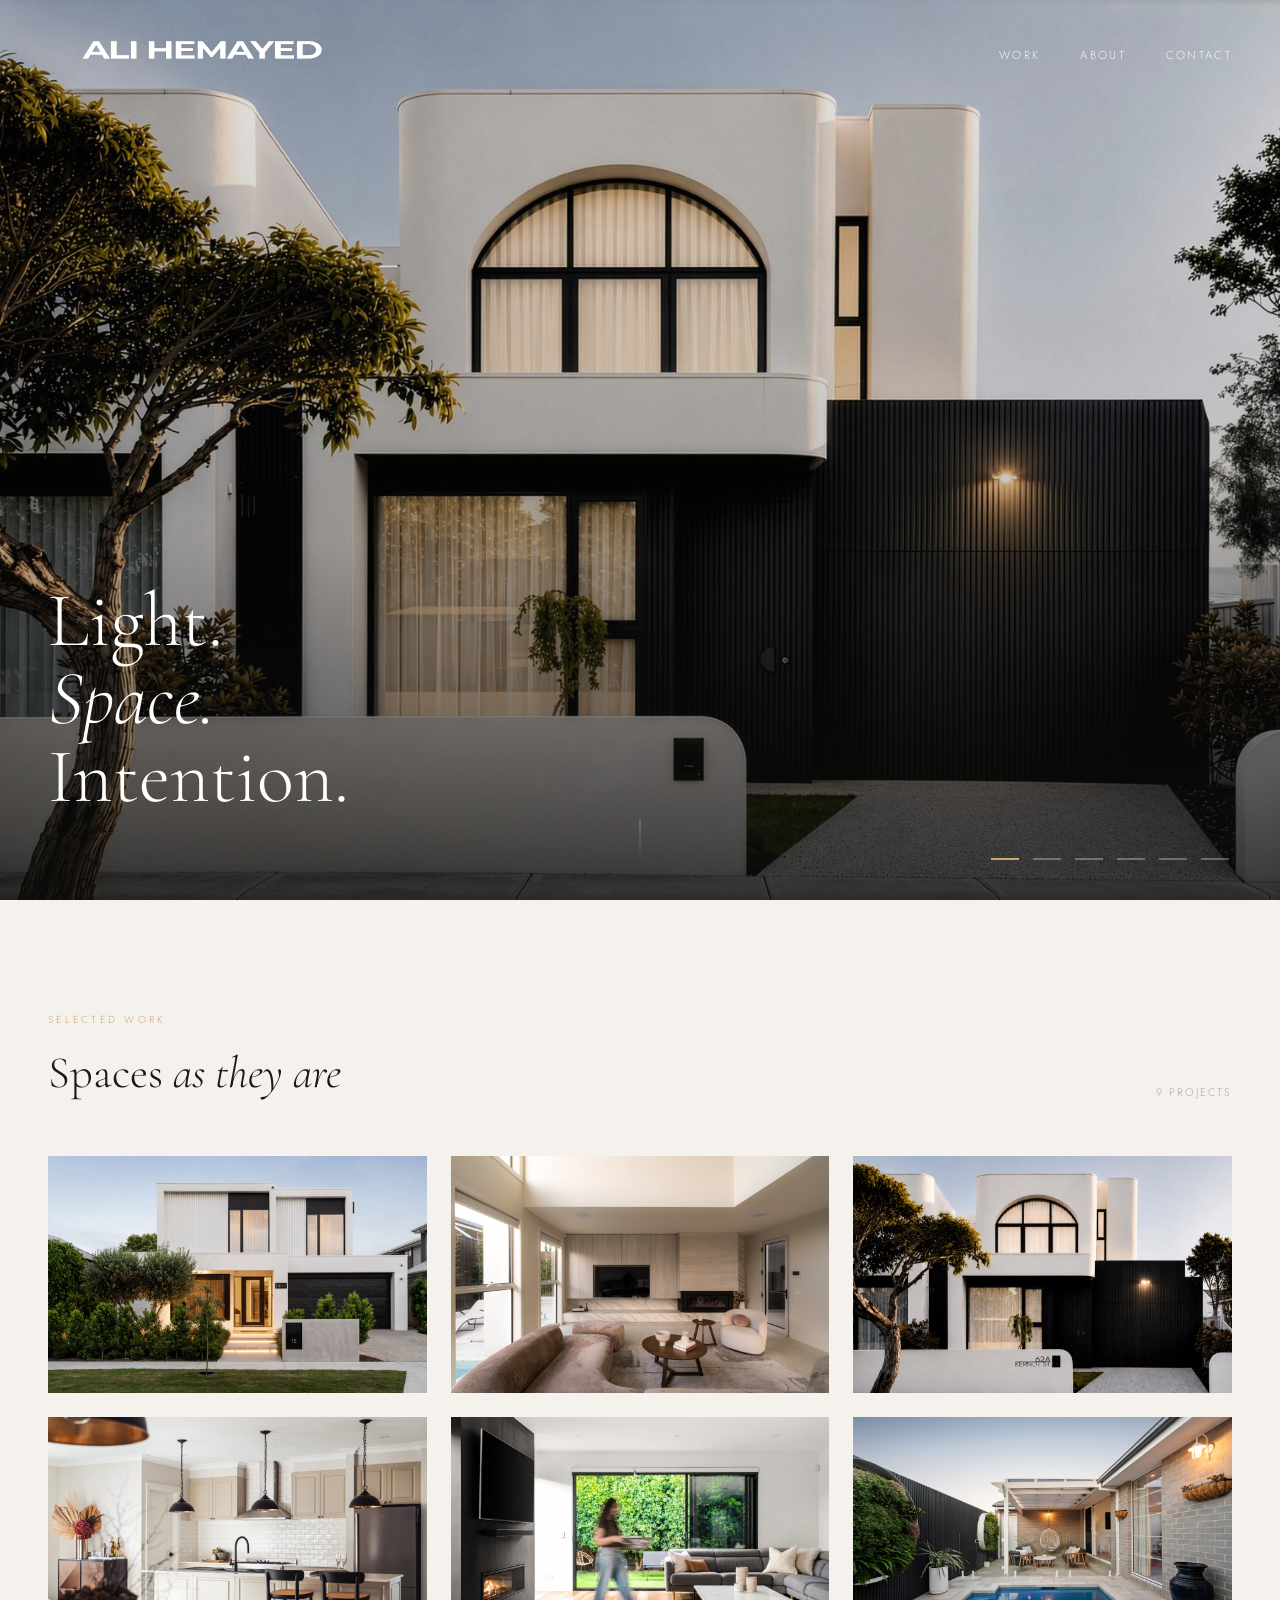
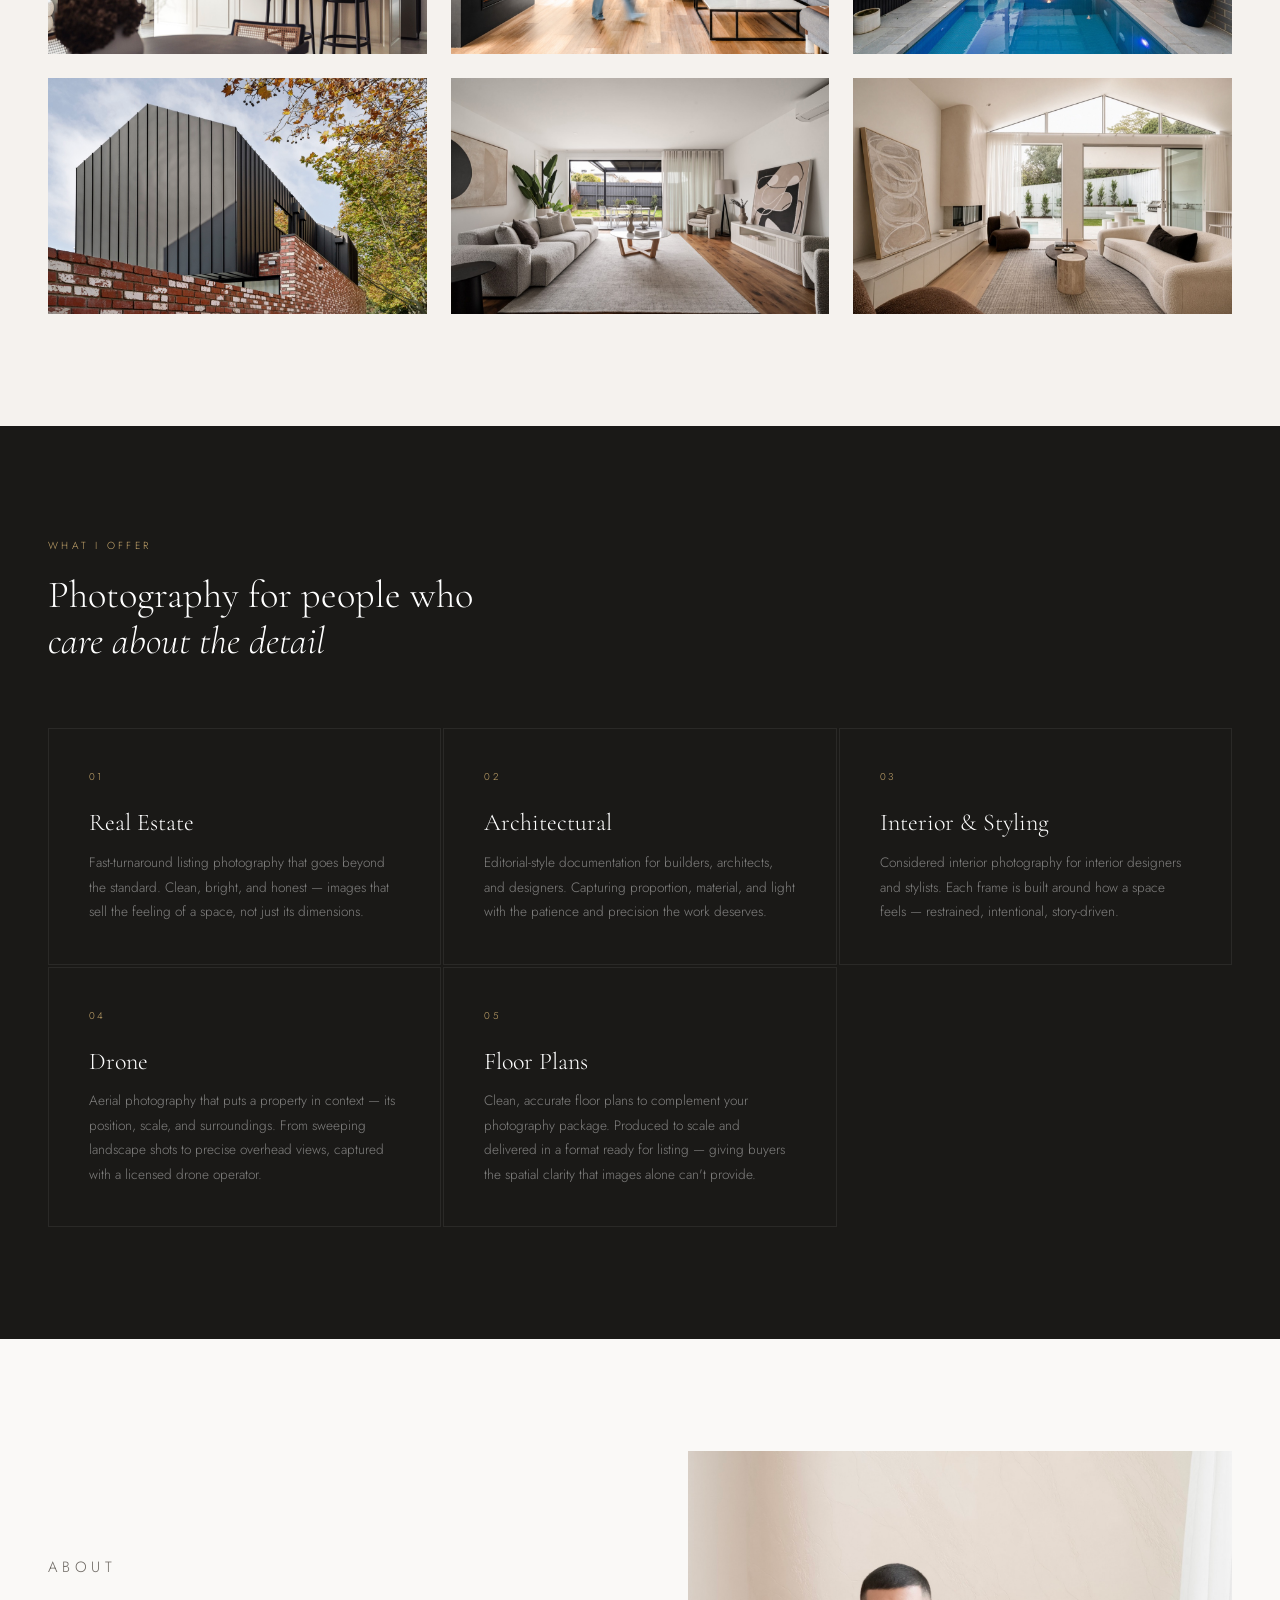
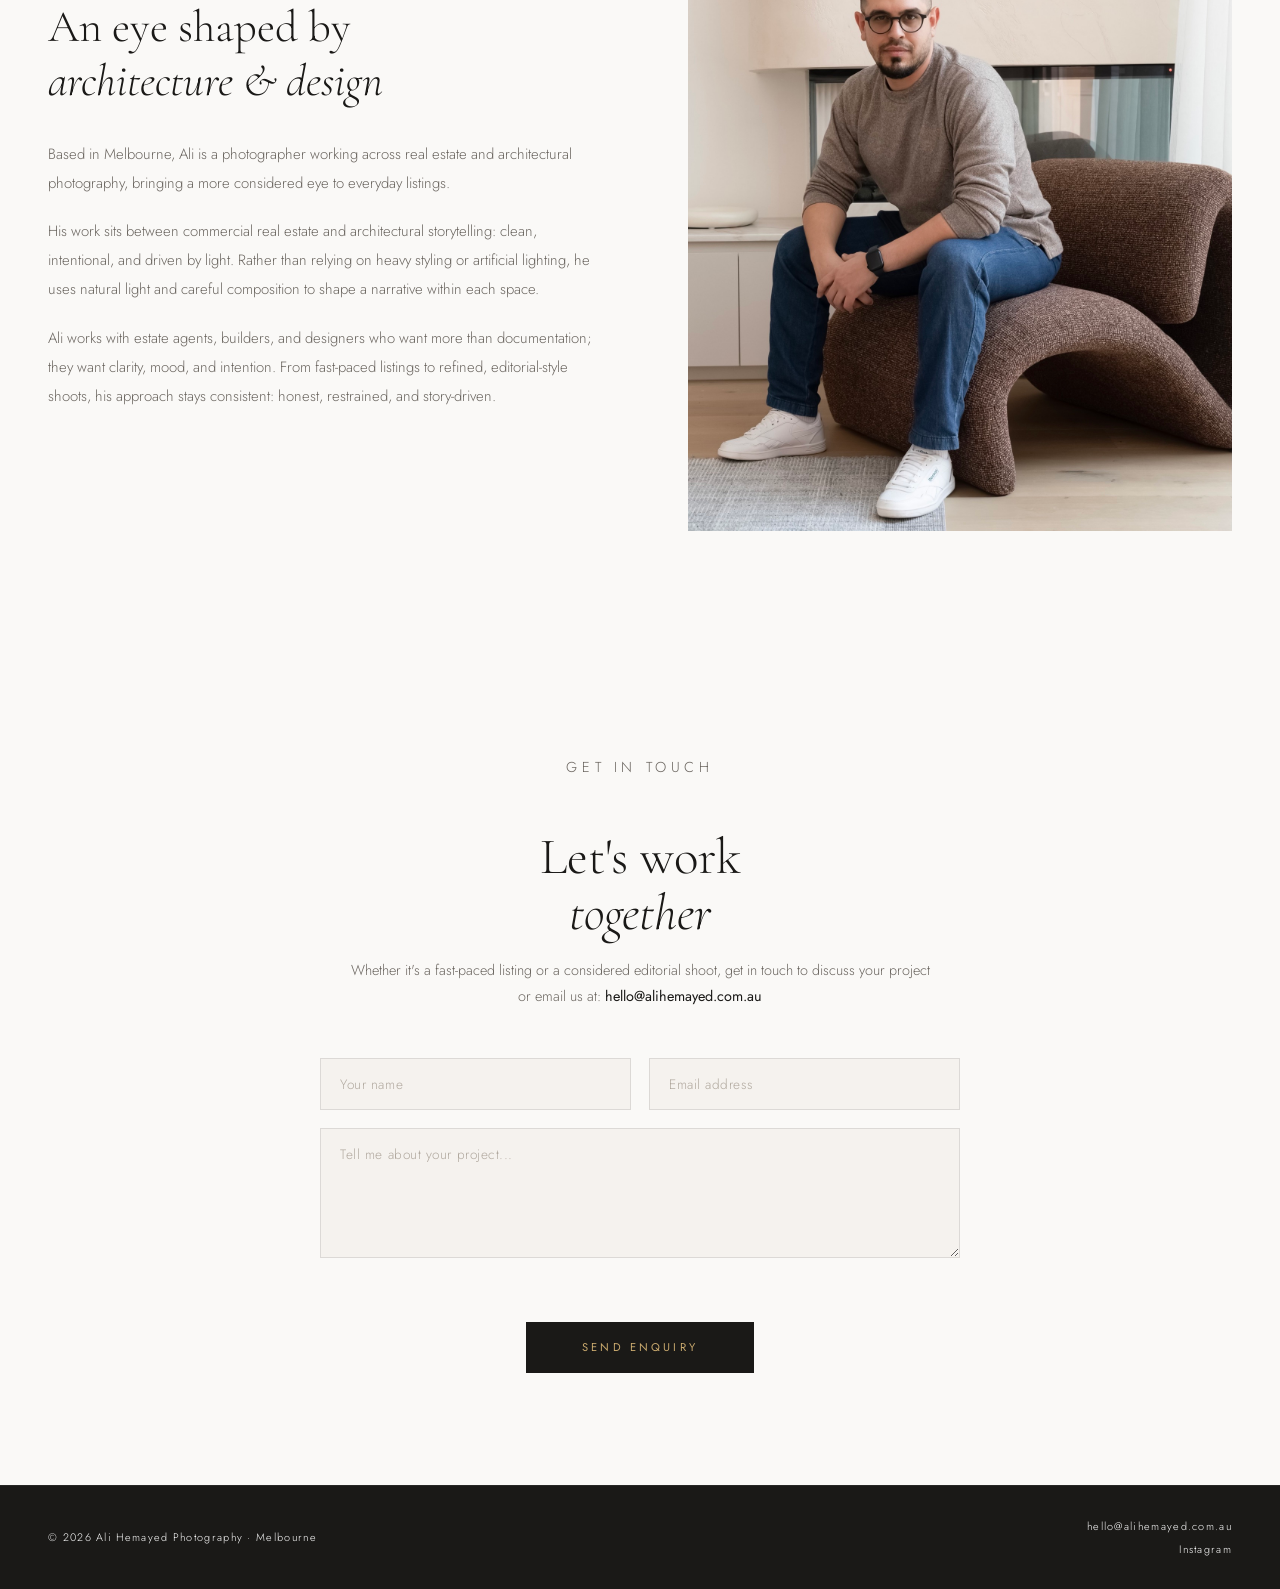
==== commit bee29d62: "Use Webster cladding photograph as project cover" ====
--- a/index.html
+++ b/index.html
@@ -593,7 +593,7 @@
     Kernot: 'Spaces as they are grid/Kernot/front.jpeg',
     Signal: 'Spaces as they are grid/Signal /JPEG/34_Signal_101_1.jpg',
         Trident: 'Spaces as they are grid/Trident/16_Trident_211.jpg',
-    Webster: 'Spaces as they are grid/Webster/18_Webster_116.jpg'
+    Webster: 'Spaces as they are grid/Webster/18_Webster_038.jpg'
   };
   const projectCoverPreviews = {
     Angul: 'assets/project-covers/angul.jpg',
@@ -604,7 +604,7 @@
     Kernot: 'assets/project-covers/kernot.jpg',
     Signal: 'assets/project-covers/signal.jpg',
     Trident: 'assets/project-covers/trident.jpg',
-    Webster: 'assets/project-covers/webster-116.jpg'
+    Webster: 'assets/project-covers/webster-cladding.jpg'
   };
   const projectOrder = [
     'Kookaburra', 'Trident', 'Kernot',
